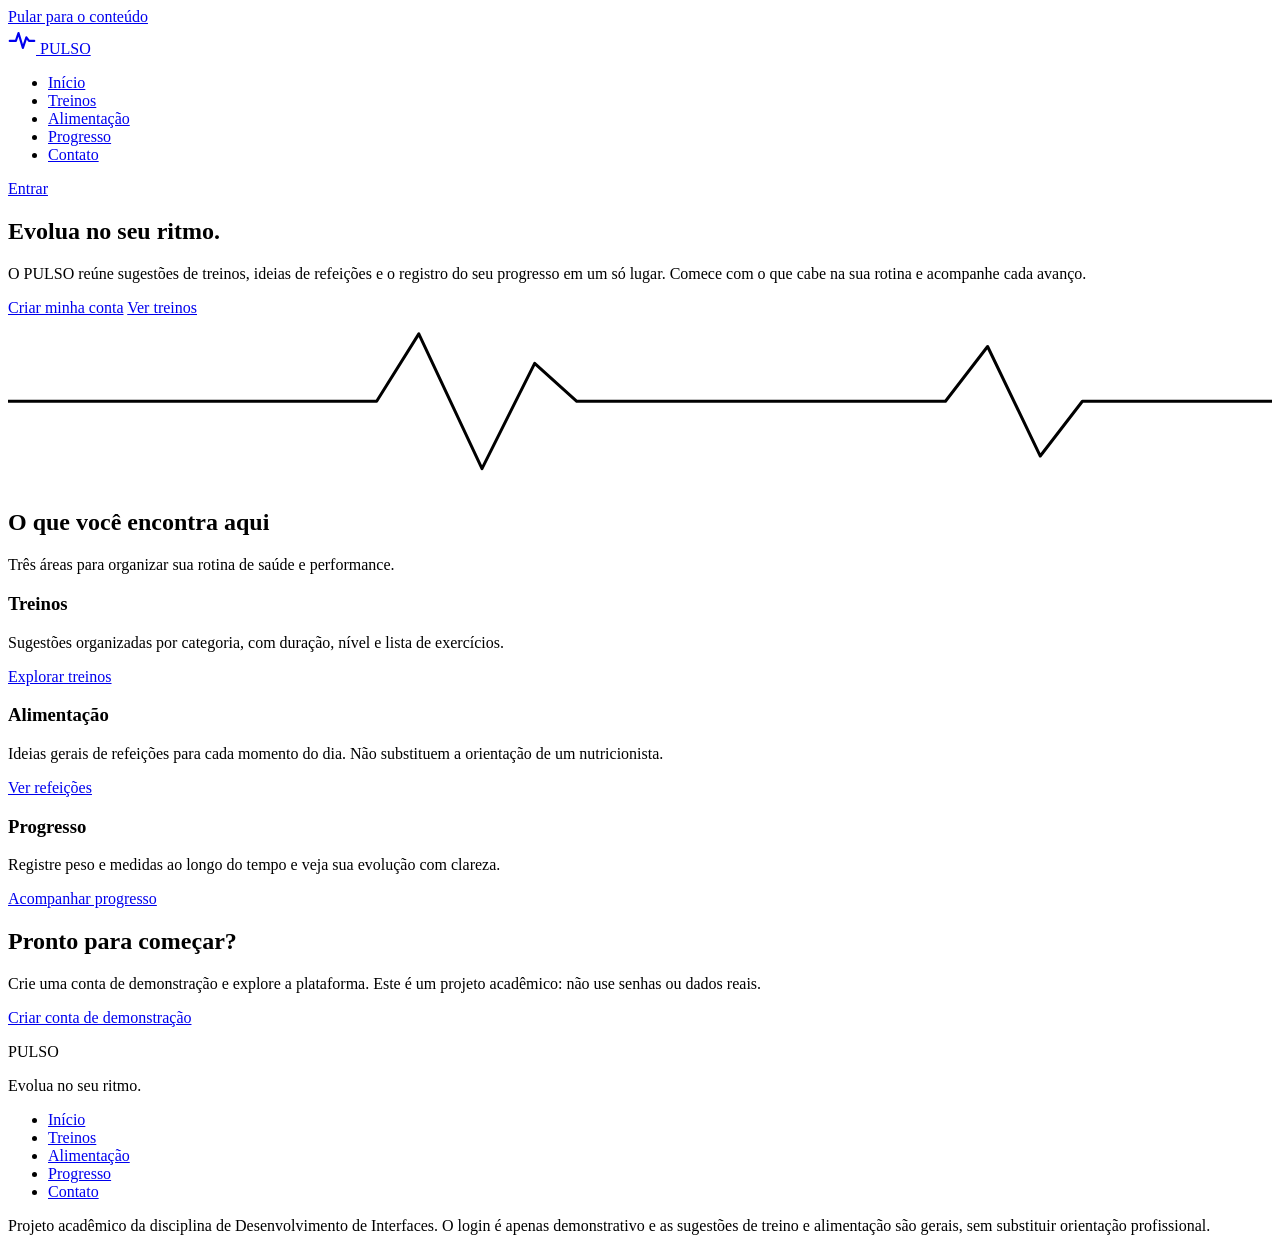
==== index.html @ 09532c50 "Update index.html" ====
<!DOCTYPE html>
<html lang="pt-BR">
<head>
  <meta charset="UTF-8">
  <meta name="viewport" content="width=device-width, initial-scale=1">
  <meta name="description" content="PULSO: plataforma fitness com treinos, alimentação e acompanhamento de progresso. Evolua no seu ritmo.">
  <title>PULSO | Evolua no seu ritmo</title>
  <link rel="stylesheet" href="style.css">
</head>
<body>

  <a class="skip-link" href="#conteudo">Pular para o conteúdo</a>

  <!-- CABEÇALHO  -->
  <header class="site-header">
    <div class="container header-inner">
      <a class="logo" href="index.html" aria-label="PULSO, página inicial">
        <svg class="logo-icon" viewBox="0 0 32 32" width="28" height="28" aria-hidden="true" focusable="false">
          <polyline points="2,17 9,17 12,8 17,25 21,13 24,17 30,17" fill="none" stroke="currentColor" stroke-width="2.5" stroke-linecap="round" stroke-linejoin="round"/>
        </svg>
        <span>PULSO</span>
      </a>

      <nav class="main-nav" aria-label="Navegação principal">
        <ul class="nav-list">
          <li><a href="index.html" aria-current="page">Início</a></li>
          <li><a href="treinos.html">Treinos</a></li>
          <li><a href="alimentacao.html">Alimentação</a></li>
          <li><a href="progresso.html">Progresso</a></li>
          <li><a href="contato.html">Contato</a></li>
        </ul>
      </nav>

      <a class="btn btn-primary btn-small" href="login.html">Entrar</a>
    </div>
  </header>

  <!-- CONTEÚDO PRINCIPAL -->
  <main id="conteudo">

    <!-- Apresentação -->
    <section class="hero" aria-labelledby="titulo-hero">
      <div class="container hero-inner">
        <h1 id="titulo-hero">Evolua no seu ritmo.</h1>
        <p class="hero-text">
          O PULSO reúne sugestões de treinos, ideias de refeições e o registro
          do seu progresso em um só lugar. Comece com o que cabe na sua rotina
          e acompanhe cada avanço.
        </p>
        <div class="hero-actions">
          <a class="btn btn-primary" href="login.html">Criar minha conta</a>
          <a class="btn btn-secondary" href="treinos.html">Ver treinos</a>
        </div>

        <!-- Ilustração decorativa: linha de batimento  -->
        <div class="pulse-line" aria-hidden="true">
          <svg viewBox="0 0 600 80" preserveAspectRatio="none" focusable="false">
            <polyline points="0,40 150,40 175,40 195,8 225,72 250,22 270,40 420,40 445,40 465,14 490,66 510,40 600,40" fill="none" stroke="currentColor" stroke-width="3" stroke-linecap="round" stroke-linejoin="round" vector-effect="non-scaling-stroke"/>
          </svg>
        </div>
      </div>
    </section>

    <!-- Áreas da plataforma -->
    <section class="section" aria-labelledby="titulo-areas">
      <div class="container">
        <h2 id="titulo-areas">O que você encontra aqui</h2>
        <p class="section-intro">Três áreas para organizar sua rotina de saúde e performance.</p>

        <div class="card-grid">
          <article class="card">
            <h3>Treinos</h3>
            <p>Sugestões organizadas por categoria, com duração, nível e lista de exercícios.</p>
            <a class="card-link" href="treinos.html">Explorar treinos</a>
          </article>

          <article class="card">
            <h3>Alimentação</h3>
            <p>Ideias gerais de refeições para cada momento do dia. Não substituem a orientação de um nutricionista.</p>
            <a class="card-link" href="alimentacao.html">Ver refeições</a>
          </article>

          <article class="card">
            <h3>Progresso</h3>
            <p>Registre peso e medidas ao longo do tempo e veja sua evolução com clareza.</p>
            <a class="card-link" href="progresso.html">Acompanhar progresso</a>
          </article>
        </div>
      </div>
    </section>

    <!-- Chamada para cadastro -->
    <section class="section" aria-labelledby="titulo-cta">
      <div class="container">
        <div class="cta-panel">
          <h2 id="titulo-cta">Pronto para começar?</h2>
          <p>
            Crie uma conta de demonstração e explore a plataforma.
            Este é um projeto acadêmico: não use senhas ou dados reais.
          </p>
          <a class="btn btn-primary" href="login.html">Criar conta de demonstração</a>
        </div>
      </div>
    </section>

  </main>

  <!-- RODAPÉ -->
  <footer class="site-footer">
    <div class="container footer-inner">
      <div class="footer-brand">
        <p class="footer-logo">PULSO</p>
        <p>Evolua no seu ritmo.</p>
      </div>

      <nav aria-label="Links do rodapé">
        <ul class="footer-links">
          <li><a href="index.html">Início</a></li>
          <li><a href="treinos.html">Treinos</a></li>
          <li><a href="alimentacao.html">Alimentação</a></li>
          <li><a href="progresso.html">Progresso</a></li>
          <li><a href="contato.html">Contato</a></li>
        </ul>
      </nav>

      <p class="footer-note">
        Projeto acadêmico da disciplina de Desenvolvimento de Interfaces.
        O login é apenas demonstrativo e as sugestões de treino e alimentação
        são gerais, sem substituir orientação profissional.
      </p>
    </div>
  </footer>

</body>
</html>
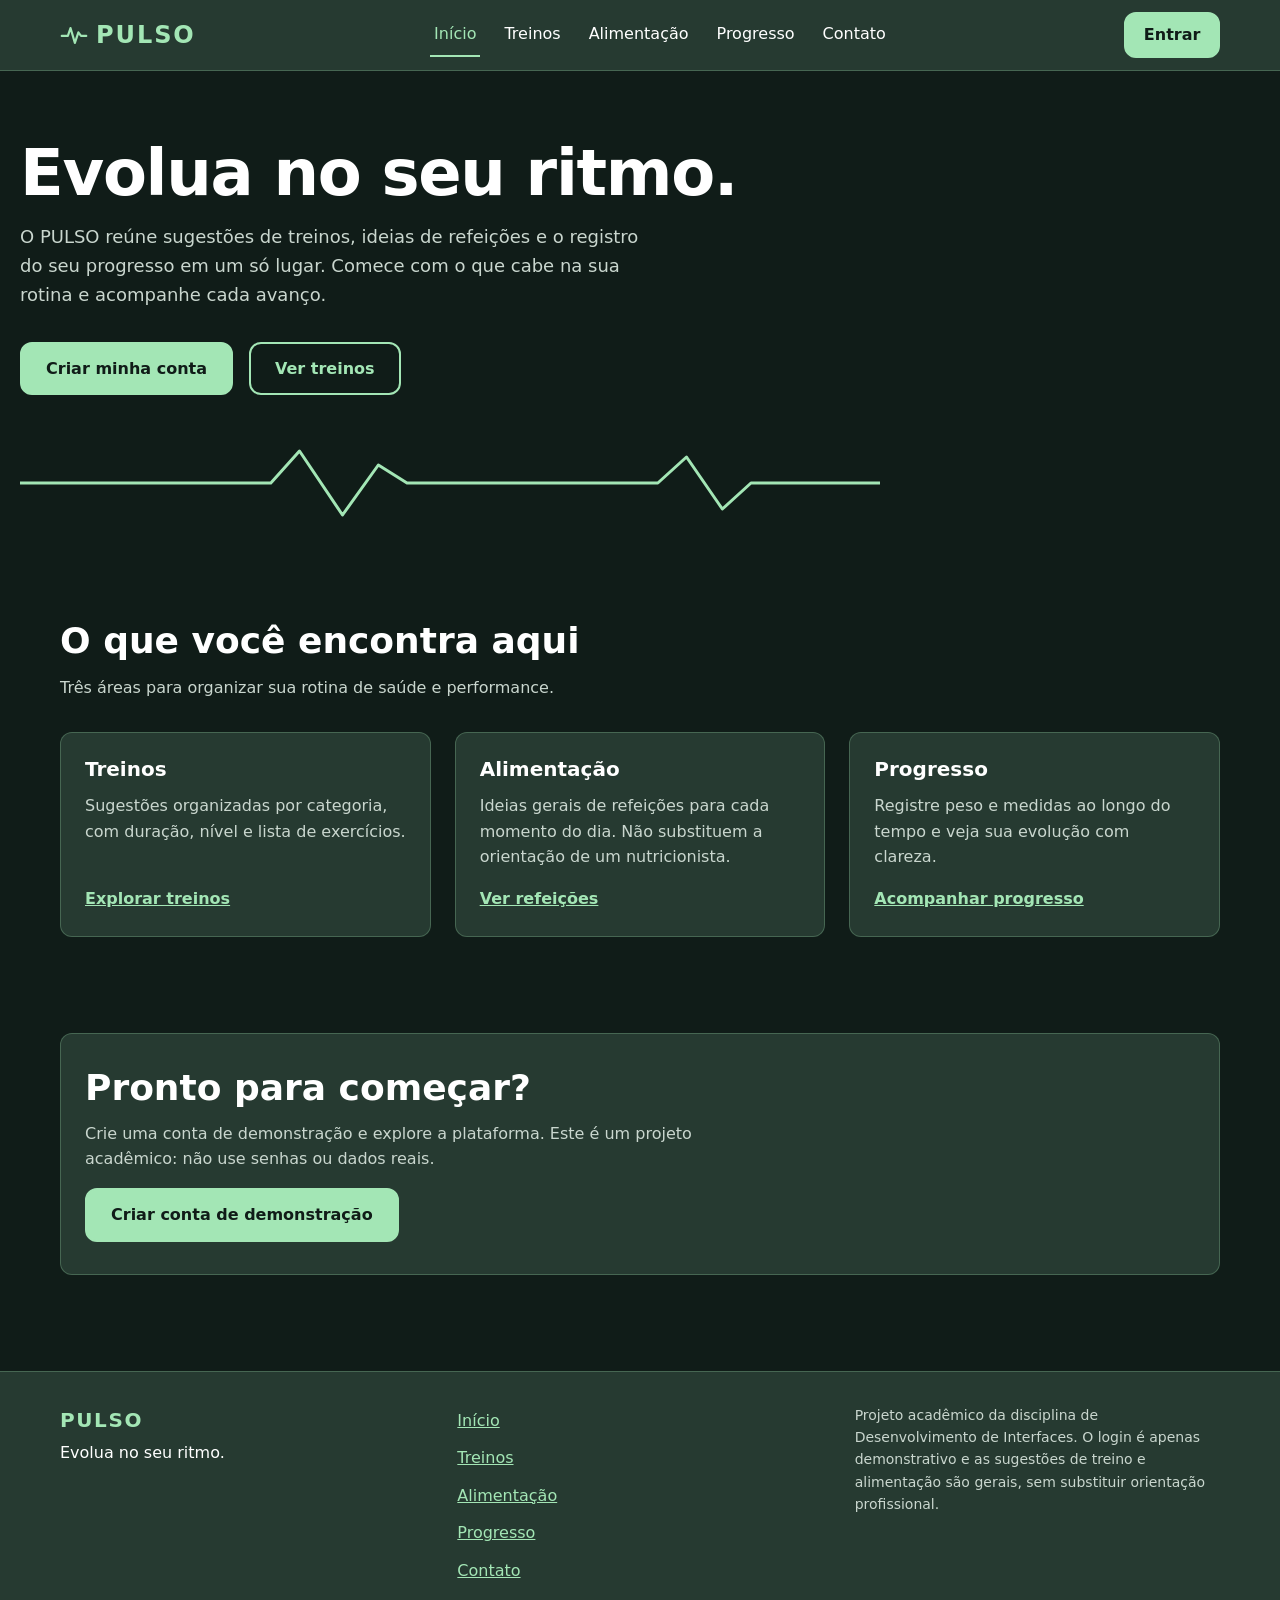
==== commit a1353d82: "Corrige caminho do arquivo CSS na página inicial" ====
--- a/index.html
+++ b/index.html
@@ -5,7 +5,7 @@
   <meta name="viewport" content="width=device-width, initial-scale=1">
   <meta name="description" content="PULSO: plataforma fitness com treinos, alimentação e acompanhamento de progresso. Evolua no seu ritmo.">
   <title>PULSO | Evolua no seu ritmo</title>
-  <link rel="stylesheet" href="style.css">
+  <link rel="stylesheet" href="assets/css/style.css">
 </head>
 <body>
 
--- a/assets/css/style.css
+++ b/assets/css/style.css
@@ -0,0 +1,218 @@
+
+
+/* 1. VARIÁVEIS */
+:root {
+  --cor-fundo: #101C18;
+  --cor-superficie: #263A31;
+  --cor-destaque: #A3E6B5;
+  --cor-texto: #FFFFFF;
+  --cor-texto-suave: #C9D6CE;     /* textos secundários, com bom contraste */
+  --cor-texto-botao: #101C18;     /* texto escuro sobre o botão verde */
+  --cor-borda: rgba(163, 230, 181, 0.25);
+
+  --raio: 12px;
+  --espaco: 1rem;
+  --largura-max: 1200px;
+  --transicao: 0.2s ease;
+}
+
+/* 2. RESET E BASE */
+*, *::before, *::after { box-sizing: border-box; }
+
+html { font-size: 100%; scroll-behavior: smooth; }
+
+body {
+  margin: 0;
+  min-height: 100vh;
+  display: flex;
+  flex-direction: column;
+  background: var(--cor-fundo);
+  color: var(--cor-texto);
+  font-family: system-ui, -apple-system, "Segoe UI", Roboto, Arial, sans-serif;
+  font-size: 1rem;
+  line-height: 1.6;
+}
+
+main { flex: 1; }
+
+h1, h2, h3 { line-height: 1.2; margin: 0 0 0.75rem; }
+h1 { font-size: clamp(2.25rem, 7vw, 4rem); font-weight: 800; letter-spacing: -0.02em; }
+h2 { font-size: clamp(1.5rem, 4vw, 2.25rem); font-weight: 700; }
+h3 { font-size: 1.25rem; font-weight: 700; }
+p  { margin: 0 0 1rem; }
+ul { margin: 0; padding: 0; list-style: none; }
+img, svg { max-width: 100%; }
+
+a { color: var(--cor-destaque); }
+
+/* Foco visível para navegação por teclado (nunca remover) */
+:focus-visible {
+  outline: 3px solid var(--cor-destaque);
+  outline-offset: 3px;
+  border-radius: 4px;
+}
+
+/* Link "Pular para o conteúdo": aparece só ao receber foco */
+.skip-link {
+  position: absolute;
+  left: 1rem;
+  top: -4rem;
+  padding: 0.5rem 1rem;
+  background: var(--cor-destaque);
+  color: var(--cor-texto-botao);
+  font-weight: 700;
+  border-radius: 8px;
+  z-index: 100;
+}
+.skip-link:focus { top: 1rem; }
+
+/* Respeita quem prefere menos movimento */
+@media (prefers-reduced-motion: reduce) {
+  html { scroll-behavior: auto; }
+  * { transition: none !important; }
+}
+
+/* 3. LAYOUT */
+.container {
+  width: 100%;
+  max-width: var(--largura-max);
+  margin-inline: auto;
+  padding-inline: 1.25rem;
+}
+
+.section { padding-block: 3rem; }
+.section-intro { color: var(--cor-texto-suave); max-width: 60ch; margin-bottom: 2rem; }
+
+/* 4. BOTÕES */
+.btn {
+  display: inline-block;
+  padding: 0.75rem 1.5rem;
+  min-height: 44px;               /* alvo de toque confortável */
+  border: 2px solid var(--cor-destaque);
+  border-radius: var(--raio);
+  font: inherit;
+  font-weight: 700;
+  text-align: center;
+  text-decoration: none;
+  cursor: pointer;
+  transition: background-color var(--transicao), color var(--transicao);
+}
+.btn-primary { background: var(--cor-destaque); color: var(--cor-texto-botao); }
+.btn-primary:hover { background: var(--cor-texto); border-color: var(--cor-texto); }
+.btn-secondary { background: transparent; color: var(--cor-destaque); }
+.btn-secondary:hover { background: var(--cor-destaque); color: var(--cor-texto-botao); }
+.btn-small { padding: 0.5rem 1.1rem; }
+
+/* 5. CABEÇALHO */
+.site-header {
+  background: var(--cor-superficie);
+  border-bottom: 1px solid var(--cor-borda);
+}
+
+.header-inner {
+  display: flex;
+  flex-wrap: wrap;                /* no celular, os itens quebram de linha */
+  align-items: center;
+  justify-content: space-between;
+  gap: 0.75rem 1.5rem;
+  padding-block: 0.75rem;
+}
+
+.logo {
+  display: inline-flex;
+  align-items: center;
+  gap: 0.5rem;
+  color: var(--cor-destaque);
+  font-size: 1.5rem;
+  font-weight: 800;
+  letter-spacing: 0.08em;
+  text-decoration: none;
+}
+
+.nav-list { display: flex; flex-wrap: wrap; gap: 0.25rem 1.25rem; }
+
+.nav-list a {
+  display: inline-block;
+  padding: 0.5rem 0.25rem;
+  color: var(--cor-texto);
+  text-decoration: none;
+  border-bottom: 2px solid transparent;
+}
+.nav-list a:hover { color: var(--cor-destaque); }
+.nav-list a[aria-current="page"] {
+  color: var(--cor-destaque);
+  border-bottom-color: var(--cor-destaque);   /* link da página atual */
+}
+
+/* 6. PÁGINA INICIAL */
+.hero { padding-block: 4rem 3rem; }
+.hero-inner { max-width: 900px; margin-inline: 0; }
+.hero-text {
+  max-width: 55ch;
+  margin-bottom: 2rem;
+  font-size: 1.125rem;
+  color: var(--cor-texto-suave);
+}
+.hero-actions { display: flex; flex-wrap: wrap; gap: 1rem; }
+
+/* Linha de batimento: elemento marcante da identidade */
+.pulse-line {
+  margin-top: 3rem;
+  height: 80px;
+  color: var(--cor-destaque);
+}
+.pulse-line svg { width: 100%; height: 100%; display: block; }
+
+.cta-panel {
+  background: var(--cor-superficie);
+  border: 1px solid var(--cor-borda);
+  border-radius: var(--raio);
+  padding: 2rem 1.5rem;
+}
+.cta-panel p { max-width: 60ch; color: var(--cor-texto-suave); }
+
+/* 7. CARDS */
+.card-grid {
+  display: grid;
+  grid-template-columns: repeat(auto-fit, minmax(250px, 1fr));
+  gap: 1.5rem;
+}
+
+.card {
+  display: flex;
+  flex-direction: column;
+  background: var(--cor-superficie);
+  border: 1px solid var(--cor-borda);
+  border-radius: var(--raio);
+  padding: 1.5rem;
+}
+.card p { color: var(--cor-texto-suave); flex: 1; }
+
+.card-link { font-weight: 700; }
+
+/* 8. RODAPÉ */
+.site-footer {
+  margin-top: 3rem;
+  background: var(--cor-superficie);
+  border-top: 1px solid var(--cor-borda);
+  padding-block: 2rem;
+}
+
+.footer-inner {
+  display: grid;
+  grid-template-columns: repeat(auto-fit, minmax(220px, 1fr));
+  gap: 1.5rem 2rem;
+}
+
+.footer-logo {
+  margin-bottom: 0.25rem;
+  color: var(--cor-destaque);
+  font-size: 1.25rem;
+  font-weight: 800;
+  letter-spacing: 0.08em;
+}
+
+.footer-links li + li { margin-top: 0.25rem; }
+.footer-links a { display: inline-block; padding: 0.25rem 0; }
+
+.footer-note { font-size: 0.875rem; color: var(--cor-texto-suave); margin: 0; }
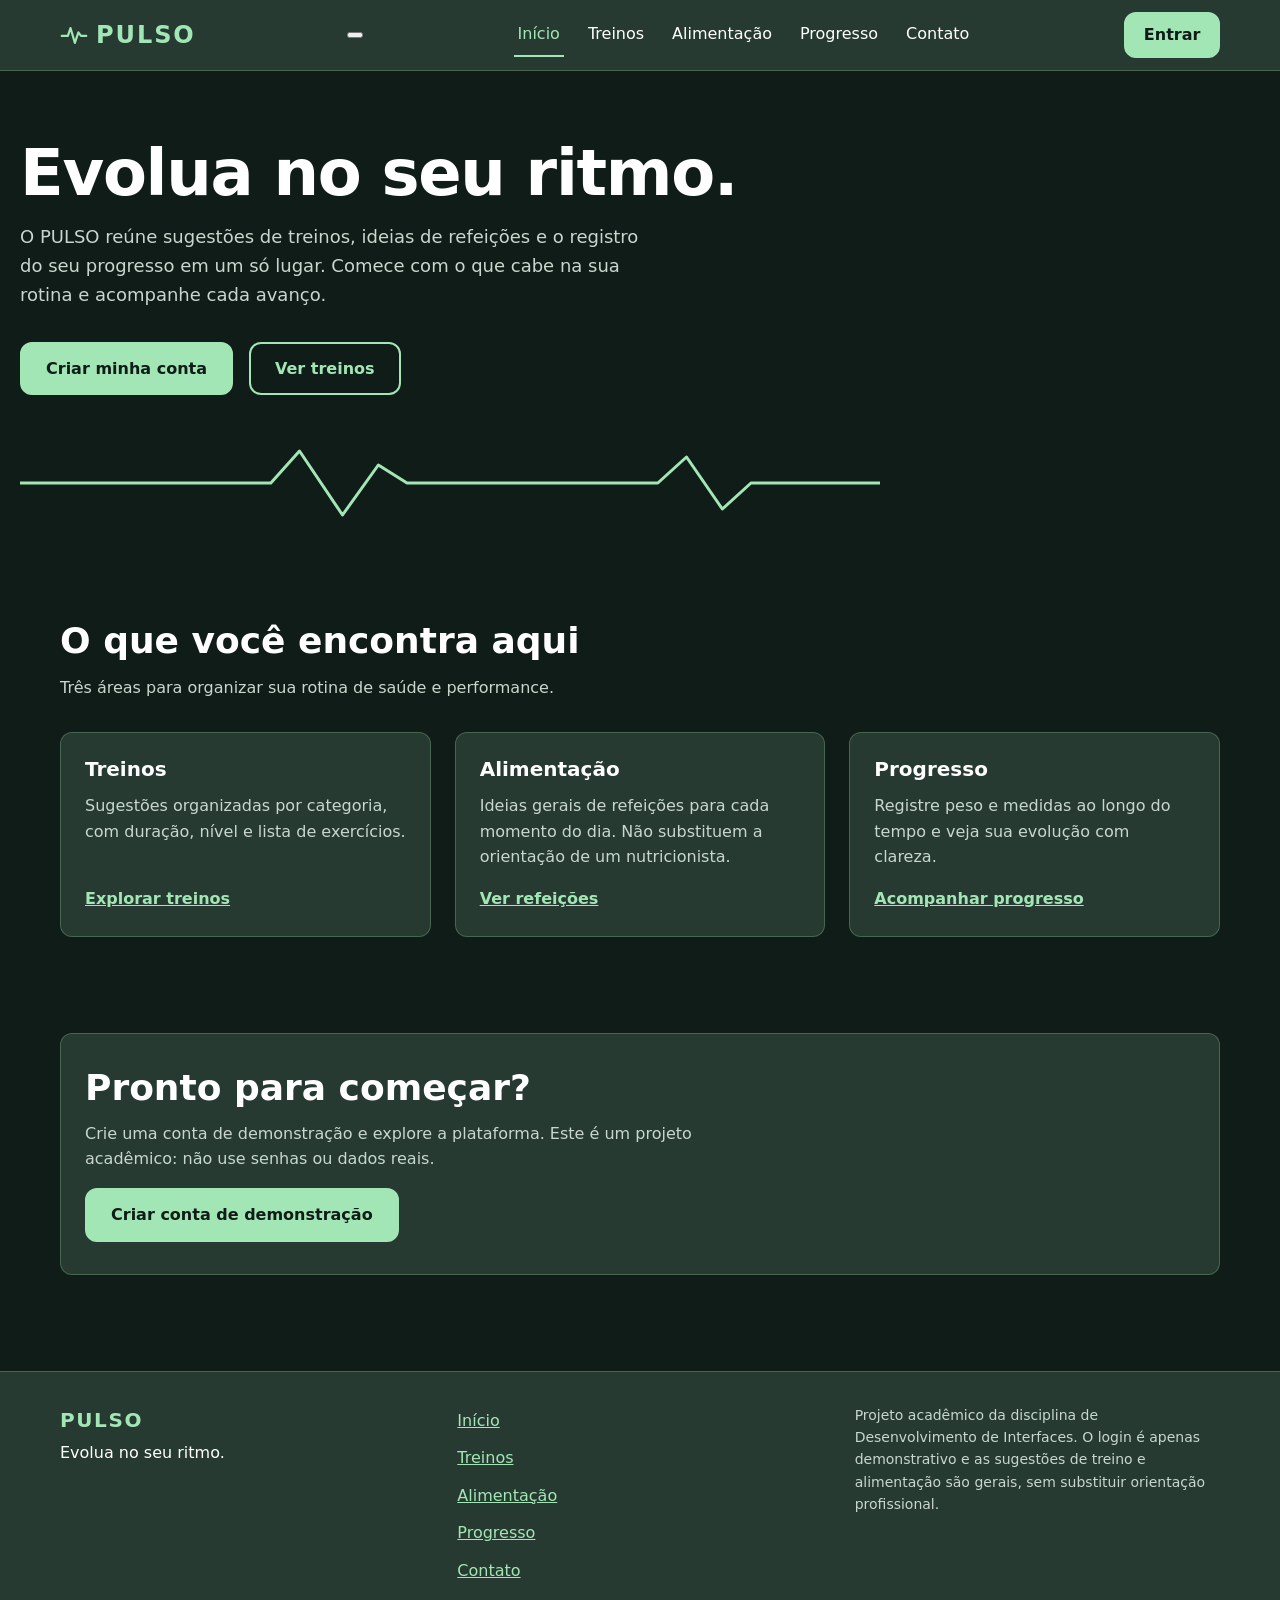
==== commit 54d4211f: "Etapa 3: atualiza estrutura da página inicial para menu responsivo" ====
--- a/index.html
+++ b/index.html
@@ -6,12 +6,14 @@
   <meta name="description" content="PULSO: plataforma fitness com treinos, alimentação e acompanhamento de progresso. Evolua no seu ritmo.">
   <title>PULSO | Evolua no seu ritmo</title>
   <link rel="stylesheet" href="assets/css/style.css">
+  <link rel="stylesheet" href="assets/css/responsive.css">
 </head>
 <body>
 
+  <!-- Link de acessibilidade: permite pular o menu com o teclado -->
   <a class="skip-link" href="#conteudo">Pular para o conteúdo</a>
 
-  <!-- CABEÇALHO  -->
+  <!-- CABEÇALHO -->
   <header class="site-header">
     <div class="container header-inner">
       <a class="logo" href="index.html" aria-label="PULSO, página inicial">
@@ -21,7 +23,12 @@
         <span>PULSO</span>
       </a>
 
-      <nav class="main-nav" aria-label="Navegação principal">
+      <!-- Botão do menu -->
+      <button class="nav-toggle" type="button" aria-expanded="false" aria-controls="menu-principal" aria-label="Abrir menu">
+        <span class="nav-toggle-bars" aria-hidden="true"></span>
+      </button>
+
+      <nav class="main-nav" id="menu-principal" aria-label="Navegação principal">
         <ul class="nav-list">
           <li><a href="index.html" aria-current="page">Início</a></li>
           <li><a href="treinos.html">Treinos</a></li>
@@ -31,7 +38,7 @@
         </ul>
       </nav>
 
-      <a class="btn btn-primary btn-small" href="login.html">Entrar</a>
+      <a class="btn btn-primary btn-small header-cta" href="login.html">Entrar</a>
     </div>
   </header>
 
@@ -52,7 +59,7 @@
           <a class="btn btn-secondary" href="treinos.html">Ver treinos</a>
         </div>
 
-        <!-- Ilustração decorativa: linha de batimento  -->
+        <!-- Ilustração decorativa: linha de batimento -->
         <div class="pulse-line" aria-hidden="true">
           <svg viewBox="0 0 600 80" preserveAspectRatio="none" focusable="false">
             <polyline points="0,40 150,40 175,40 195,8 225,72 250,22 270,40 420,40 445,40 465,14 490,66 510,40 600,40" fill="none" stroke="currentColor" stroke-width="3" stroke-linecap="round" stroke-linejoin="round" vector-effect="non-scaling-stroke"/>
@@ -131,5 +138,6 @@
     </div>
   </footer>
 
+  <script src="assets/js/main.js"></script>
 </body>
-</html>
+</html>
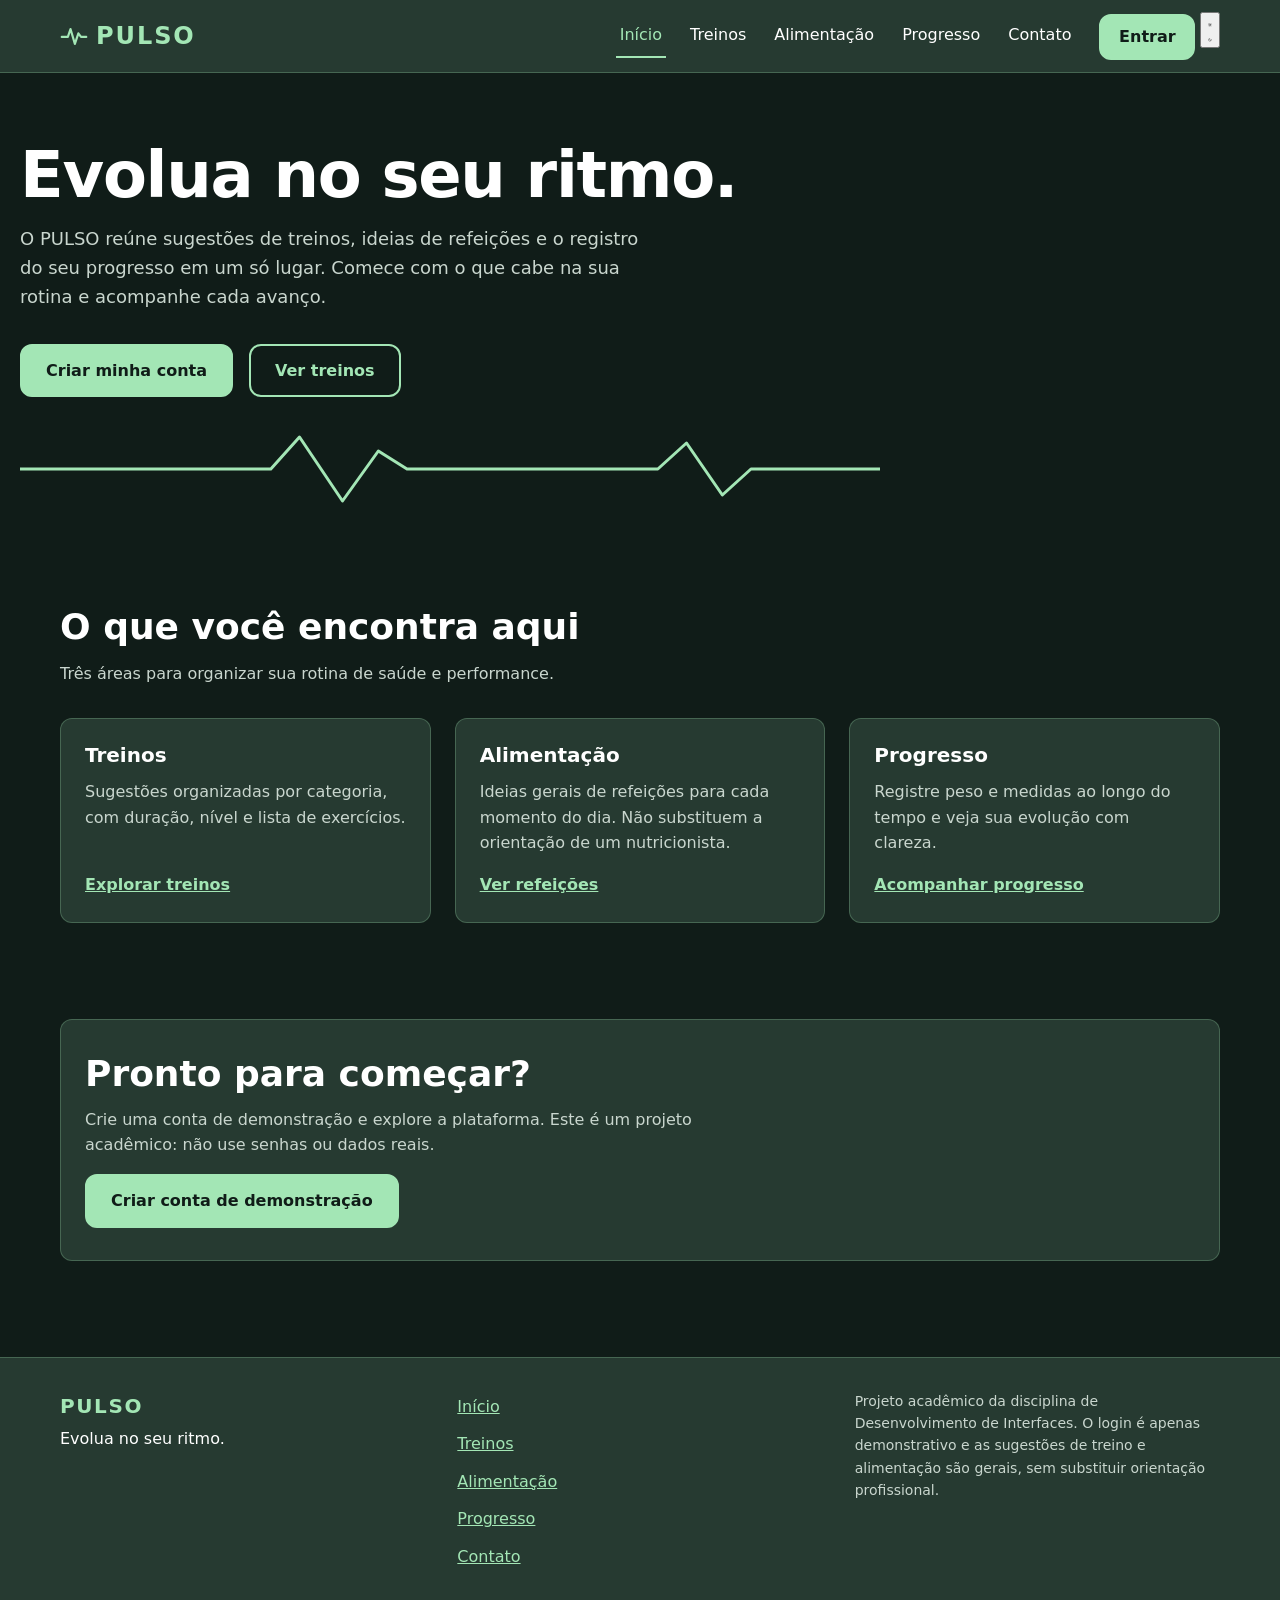
==== commit 7a2cb986: "Atualiza index.html para PULSO V2.0" ====
--- a/index.html
+++ b/index.html
@@ -7,9 +7,10 @@
   <title>PULSO | Evolua no seu ritmo</title>
   <link rel="stylesheet" href="assets/css/style.css">
   <link rel="stylesheet" href="assets/css/responsive.css">
+  <!-- No head de propósito: aplica o tema salvo antes da página aparecer (sem piscar o tema errado) -->
+  <script src="assets/js/main.js"></script>
 </head>
 <body>
-
   <!-- Link de acessibilidade: permite pular o menu com o teclado -->
   <a class="skip-link" href="#conteudo">Pular para o conteúdo</a>
 
@@ -23,7 +24,7 @@
         <span>PULSO</span>
       </a>
 
-      <!-- Botão do menu -->
+      <!-- Botão do menu (aparece só em telas pequenas) -->
       <button class="nav-toggle" type="button" aria-expanded="false" aria-controls="menu-principal" aria-label="Abrir menu">
         <span class="nav-toggle-bars" aria-hidden="true"></span>
       </button>
@@ -38,13 +39,19 @@
         </ul>
       </nav>
 
-      <a class="btn btn-primary btn-small header-cta" href="login.html">Entrar</a>
+      <div class="header-actions">
+        <a class="btn btn-primary btn-small header-cta" href="login.html">Entrar</a>
+        <!-- O rótulo do botão de tema é atualizado pelo main.js -->
+        <button class="theme-toggle" type="button" aria-label="Ativar modo claro" title="Ativar modo claro">
+          <svg class="icon-sun" viewBox="0 0 24 24" fill="none" stroke="currentColor" stroke-width="2" stroke-linecap="round" stroke-linejoin="round" aria-hidden="true" focusable="false"><circle cx="12" cy="12" r="4"/><path d="M12 2v2M12 20v2M4.9 4.9l1.4 1.4M17.7 17.7l1.4 1.4M2 12h2M20 12h2M4.9 19.1l1.4-1.4M17.7 6.3l1.4-1.4"/></svg>
+          <svg class="icon-moon" viewBox="0 0 24 24" fill="none" stroke="currentColor" stroke-width="2" stroke-linecap="round" stroke-linejoin="round" aria-hidden="true" focusable="false"><path d="M21 12.8A9 9 0 1 1 11.2 3a7 7 0 0 0 9.8 9.8z"/></svg>
+        </button>
+      </div>
     </div>
   </header>
 
   <!-- CONTEÚDO PRINCIPAL -->
   <main id="conteudo">
-
     <!-- Apresentação -->
     <section class="hero" aria-labelledby="titulo-hero">
       <div class="container hero-inner">
@@ -109,7 +116,6 @@
         </div>
       </div>
     </section>
-
   </main>
 
   <!-- RODAPÉ -->
@@ -137,7 +143,5 @@
       </p>
     </div>
   </footer>
-
-  <script src="assets/js/main.js"></script>
 </body>
 </html>
--- a/assets/css/style.css
+++ b/assets/css/style.css
@@ -1,13 +1,11 @@
-
-
 /* 1. VARIÁVEIS */
 :root {
   --cor-fundo: #101C18;
   --cor-superficie: #263A31;
   --cor-destaque: #A3E6B5;
   --cor-texto: #FFFFFF;
-  --cor-texto-suave: #C9D6CE;     /* textos secundários, com bom contraste */
-  --cor-texto-botao: #101C18;     /* texto escuro sobre o botão verde */
+  --cor-texto-suave: #C9D6CE; /* textos secundários, com bom contraste */
+  --cor-texto-botao: #101C18; /* texto escuro sobre o botão verde */
   --cor-borda: rgba(163, 230, 181, 0.25);
 
   --raio: 12px;
@@ -39,7 +37,7 @@
 h1 { font-size: clamp(2.25rem, 7vw, 4rem); font-weight: 800; letter-spacing: -0.02em; }
 h2 { font-size: clamp(1.5rem, 4vw, 2.25rem); font-weight: 700; }
 h3 { font-size: 1.25rem; font-weight: 700; }
-p  { margin: 0 0 1rem; }
+p { margin: 0 0 1rem; }
 ul { margin: 0; padding: 0; list-style: none; }
 img, svg { max-width: 100%; }
 
@@ -87,7 +85,7 @@
 .btn {
   display: inline-block;
   padding: 0.75rem 1.5rem;
-  min-height: 44px;               /* alvo de toque confortável */
+  min-height: 44px;
   border: 2px solid var(--cor-destaque);
   border-radius: var(--raio);
   font: inherit;
@@ -111,7 +109,7 @@
 
 .header-inner {
   display: flex;
-  flex-wrap: wrap;                /* no celular, os itens quebram de linha */
+  flex-wrap: wrap;
   align-items: center;
   justify-content: space-between;
   gap: 0.75rem 1.5rem;
@@ -141,8 +139,45 @@
 .nav-list a:hover { color: var(--cor-destaque); }
 .nav-list a[aria-current="page"] {
   color: var(--cor-destaque);
-  border-bottom-color: var(--cor-destaque);   /* link da página atual */
-}
+  border-bottom-color: var(--cor-destaque); /* link da página atual */
+}
+
+/* Botão hambúrguer: escondido por padrão; responsive.css o mostra no celular */
+.nav-toggle {
+  display: none;
+  align-items: center;
+  justify-content: center;
+  width: 44px;
+  height: 44px;
+  padding: 0;
+  background: transparent;
+  color: var(--cor-destaque);
+  border: 2px solid var(--cor-destaque);
+  border-radius: var(--raio);
+  cursor: pointer;
+}
+.nav-toggle:hover { background: var(--cor-destaque); color: var(--cor-texto-botao); }
+
+/* Ícone de três linhas desenhado com CSS */
+.nav-toggle-bars,
+.nav-toggle-bars::before,
+.nav-toggle-bars::after {
+  display: block;
+  width: 20px;
+  height: 2px;
+  background: currentColor;
+  border-radius: 2px;
+}
+.nav-toggle-bars { position: relative; }
+.nav-toggle-bars::before,
+.nav-toggle-bars::after { content: ""; position: absolute; left: 0; }
+.nav-toggle-bars::before { top: -6px; }
+.nav-toggle-bars::after { top: 6px; }
+
+/* Menu aberto: o ícone vira um X */
+.nav-toggle[aria-expanded="true"] .nav-toggle-bars { background: transparent; }
+.nav-toggle[aria-expanded="true"] .nav-toggle-bars::before { top: 0; transform: rotate(45deg); }
+.nav-toggle[aria-expanded="true"] .nav-toggle-bars::after { top: 0; transform: rotate(-45deg); }
 
 /* 6. PÁGINA INICIAL */
 .hero { padding-block: 4rem 3rem; }
--- a/assets/css/responsive.css
+++ b/assets/css/responsive.css
@@ -0,0 +1,94 @@
+/* 1. CELULAR (base: 320px a 479px) */
+body { overflow-wrap: break-word; } /* evita texto estourando a tela */
+
+.header-inner { gap: 0.5rem 0.75rem; }
+.logo { font-size: 1.25rem; margin-right: auto; }
+
+.hero { padding-block: 2.5rem 2rem; }
+.hero-actions { flex-direction: column; }
+.hero-actions .btn { width: 100%; }
+.pulse-line { margin-top: 2rem; height: 56px; }
+
+.section { padding-block: 2.5rem; }
+.card-grid { grid-template-columns: 1fr; }
+
+.cta-panel { padding: 1.5rem 1.25rem; }
+.cta-panel .btn { width: 100%; }
+
+.site-footer { margin-top: 2rem; }
+.footer-inner { grid-template-columns: 1fr; }
+.footer-links a { display: inline-flex; align-items: center; min-height: 44px; }
+
+/* 2. MENU HAMBÚRGUER (somente até 767px) */
+@media (max-width: 767px) {
+  /* Ordem visual: logo | Entrar | botão do menu, e a lista abaixo */
+  .logo { order: 1; }
+  .header-cta { order: 2; }
+  .js .nav-toggle {
+    order: 3;
+    display: inline-flex;
+  }
+  .main-nav { order: 4; flex-basis: 100%; }
+
+  /* Só esconde o menu se o JavaScript estiver ativo (classe "js").
+     Sem JavaScript, os links continuam visíveis. */
+  .js .main-nav { display: none; }
+  .js .main-nav.is-open { display: block; }
+
+  .nav-list {
+    flex-direction: column;
+    gap: 0;
+    padding-top: 0.5rem;
+    border-top: 1px solid var(--cor-borda);
+  }
+  .nav-list a {
+    display: flex;
+    align-items: center;
+    min-height: 44px;
+    padding: 0.5rem 0.75rem;
+    border-bottom: 0;
+    border-left: 3px solid transparent;
+  }
+  .nav-list a[aria-current="page"] { border-left-color: var(--cor-destaque); }
+}
+
+/* 3. A PARTIR DE 480px (celulares grandes) */
+@media (min-width: 480px) {
+  .logo { font-size: 1.5rem; }
+  .hero { padding-block: 3rem 2.5rem; }
+  .hero-actions { flex-direction: row; }
+  .hero-actions .btn,
+  .cta-panel .btn { width: auto; }
+  .cta-panel { padding: 2rem 1.5rem; }
+}
+
+/* 4. A PARTIR DE 768px */
+@media (min-width: 768px) {
+  .header-inner { gap: 0.75rem 1.5rem; }
+
+  /* Menu horizontal volta a aparecer; o botão fica escondido */
+  .nav-toggle { display: none; }
+
+  .hero { padding-block: 4rem 3rem; }
+  .pulse-line { height: 70px; max-width: 720px; }
+  .section { padding-block: 3rem; }
+
+  .card-grid { grid-template-columns: repeat(2, 1fr); }
+  .card-grid .card:last-child { grid-column: 1 / -1; } /* 3º card ocupa a largura toda */
+
+  .site-footer { margin-top: 3rem; }
+  .footer-inner { grid-template-columns: repeat(2, 1fr); }
+  .footer-note { grid-column: 1 / -1; }
+}
+
+/* 5. A PARTIR DE 1024px */
+@media (min-width: 1024px) {
+  .pulse-line { height: 80px; max-width: none; }
+
+  .card-grid { grid-template-columns: repeat(3, 1fr); }
+  .card-grid .card:last-child { grid-column: auto; }
+
+  .footer-inner { grid-template-columns: repeat(3, 1fr); }
+  .footer-note { grid-column: auto; }
+  .footer-links a { display: inline-block; min-height: 0; }
+}
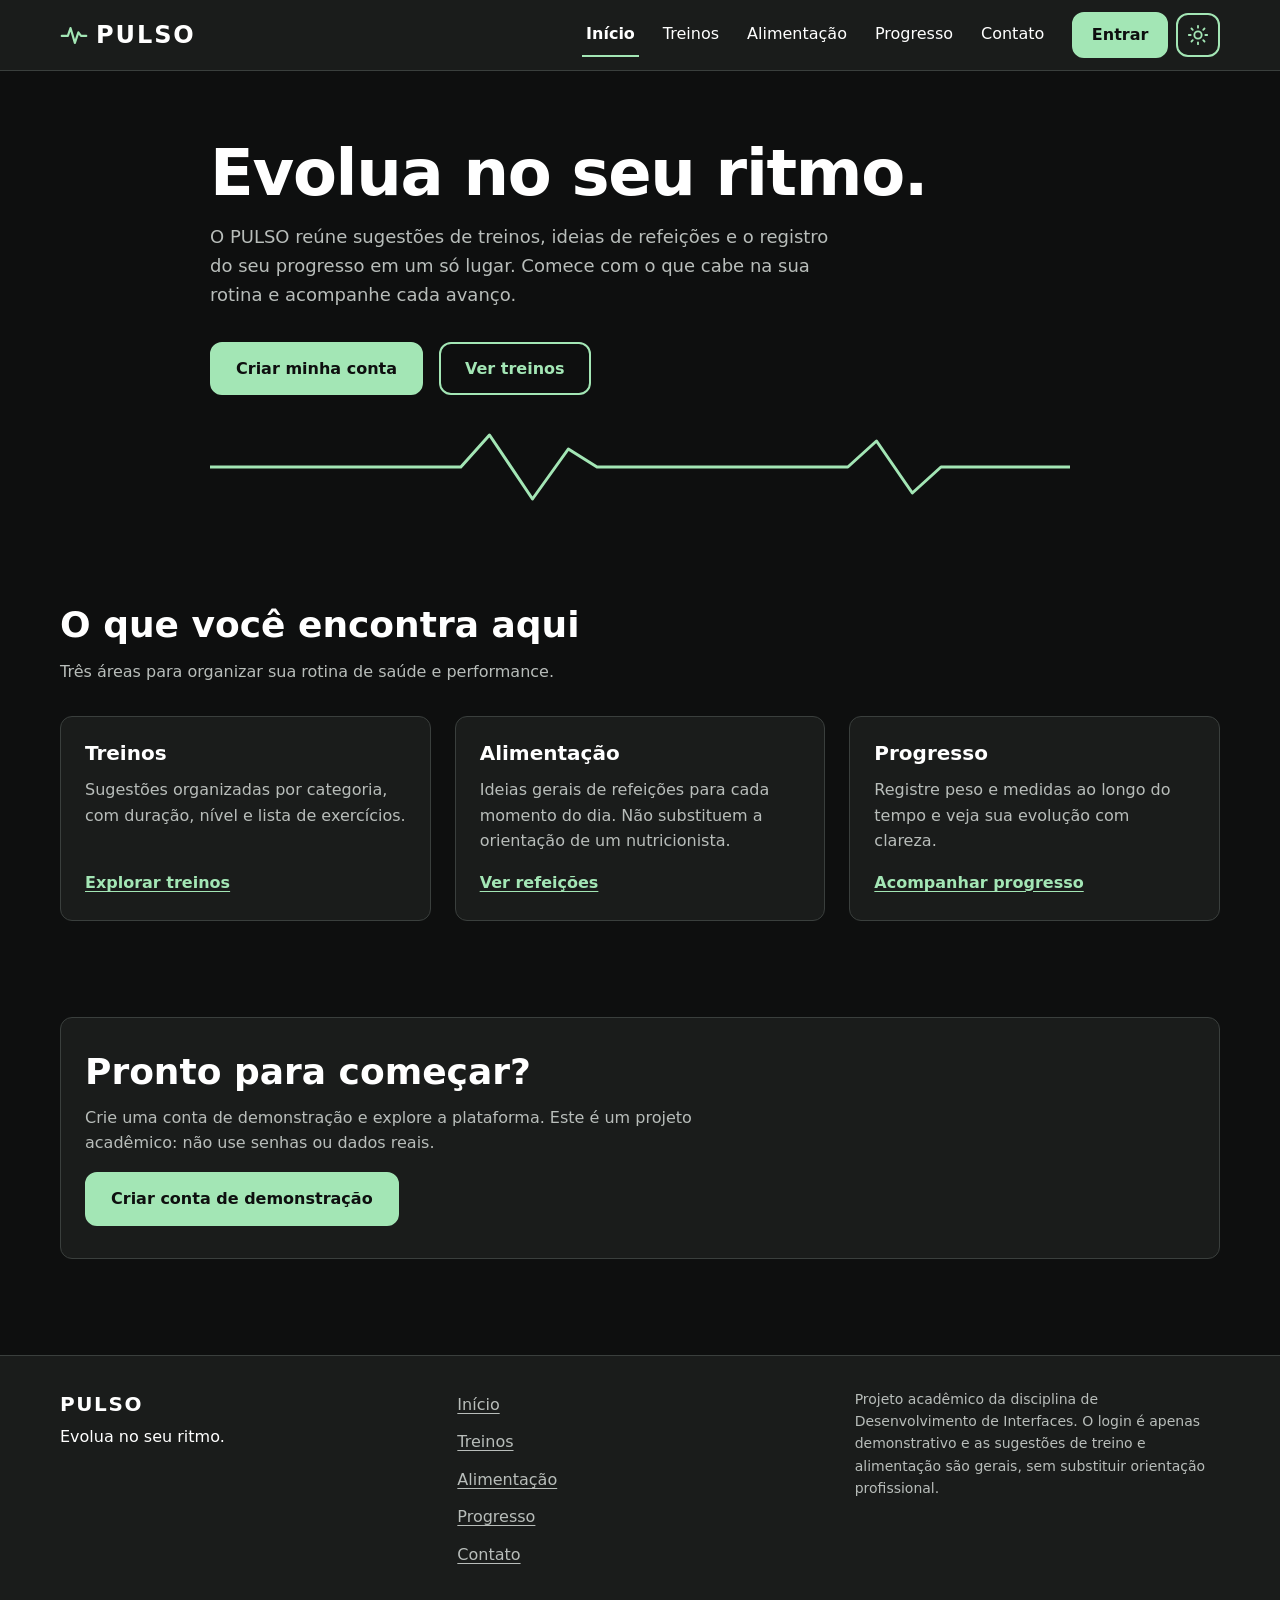
==== commit d1b9f200: "Atualiza referências dos arquivos da V2.0 para evitar cache" ====
--- a/index.html
+++ b/index.html
@@ -5,10 +5,10 @@
   <meta name="viewport" content="width=device-width, initial-scale=1">
   <meta name="description" content="PULSO: plataforma fitness com treinos, alimentação e acompanhamento de progresso. Evolua no seu ritmo.">
   <title>PULSO | Evolua no seu ritmo</title>
-  <link rel="stylesheet" href="assets/css/style.css">
-  <link rel="stylesheet" href="assets/css/responsive.css">
+  <link rel="stylesheet" href="assets/css/style.css?v=2.0.1">
+  <link rel="stylesheet" href="assets/css/responsive.css?v=2.0.1">
   <!-- No head de propósito: aplica o tema salvo antes da página aparecer (sem piscar o tema errado) -->
-  <script src="assets/js/main.js"></script>
+  <script src="assets/js/main.js?v=2.0.1"></script>
 </head>
 <body>
   <!-- Link de acessibilidade: permite pular o menu com o teclado -->
--- a/assets/css/style.css
+++ b/assets/css/style.css
@@ -1,12 +1,13 @@
-/* 1. VARIÁVEIS */
 :root {
-  --cor-fundo: #101C18;
-  --cor-superficie: #263A31;
+  color-scheme: dark;
+  --cor-fundo: #0E0F0F;
+  --cor-superficie: #1A1C1B;
+  --cor-borda: #3A3F3D;
+  --cor-texto: #FFFFFF;
+  --cor-texto-suave: #B8BDBA;
   --cor-destaque: #A3E6B5;
-  --cor-texto: #FFFFFF;
-  --cor-texto-suave: #C9D6CE; /* textos secundários, com bom contraste */
-  --cor-texto-botao: #101C18; /* texto escuro sobre o botão verde */
-  --cor-borda: rgba(163, 230, 181, 0.25);
+  --cor-texto-botao: #0E0F0F;
+  --cor-botao-hover: #FFFFFF;
 
   --raio: 12px;
   --espaco: 1rem;
@@ -14,7 +15,20 @@
   --transicao: 0.2s ease;
 }
 
-/* 2. RESET E BASE */
+/* Tema claro */
+[data-theme="light"] {
+  color-scheme: light;
+  --cor-fundo: #F5F6F5;
+  --cor-superficie: #FFFFFF;
+  --cor-borda: #D0D4D2;
+  --cor-texto: #161918;
+  --cor-texto-suave: #4A504D;
+  --cor-destaque: #1E6B3A;
+  --cor-texto-botao: #FFFFFF;
+  --cor-botao-hover: #14502B;
+}
+
+/* RESET E BASE */
 *, *::before, *::after { box-sizing: border-box; }
 
 html { font-size: 100%; scroll-behavior: smooth; }
@@ -43,14 +57,14 @@
 
 a { color: var(--cor-destaque); }
 
-/* Foco visível para navegação por teclado (nunca remover) */
+/* Foco visível para navegação por teclado */
 :focus-visible {
   outline: 3px solid var(--cor-destaque);
   outline-offset: 3px;
   border-radius: 4px;
 }
 
-/* Link "Pular para o conteúdo": aparece só ao receber foco */
+/* Link para pular o menu */
 .skip-link {
   position: absolute;
   left: 1rem;
@@ -70,7 +84,7 @@
   * { transition: none !important; }
 }
 
-/* 3. LAYOUT */
+/* LAYOUT */
 .container {
   width: 100%;
   max-width: var(--largura-max);
@@ -81,7 +95,7 @@
 .section { padding-block: 3rem; }
 .section-intro { color: var(--cor-texto-suave); max-width: 60ch; margin-bottom: 2rem; }
 
-/* 4. BOTÕES */
+/* BOTÕES */
 .btn {
   display: inline-block;
   padding: 0.75rem 1.5rem;
@@ -96,12 +110,12 @@
   transition: background-color var(--transicao), color var(--transicao);
 }
 .btn-primary { background: var(--cor-destaque); color: var(--cor-texto-botao); }
-.btn-primary:hover { background: var(--cor-texto); border-color: var(--cor-texto); }
+.btn-primary:hover { background: var(--cor-botao-hover); border-color: var(--cor-botao-hover); }
 .btn-secondary { background: transparent; color: var(--cor-destaque); }
 .btn-secondary:hover { background: var(--cor-destaque); color: var(--cor-texto-botao); }
 .btn-small { padding: 0.5rem 1.1rem; }
 
-/* 5. CABEÇALHO */
+/* CABEÇALHO */
 .site-header {
   background: var(--cor-superficie);
   border-bottom: 1px solid var(--cor-borda);
@@ -120,13 +134,15 @@
   display: inline-flex;
   align-items: center;
   gap: 0.5rem;
-  color: var(--cor-destaque);
+  color: var(--cor-texto);
   font-size: 1.5rem;
   font-weight: 800;
   letter-spacing: 0.08em;
   text-decoration: none;
 }
 
+.logo-icon { color: var(--cor-destaque); }
+
 .nav-list { display: flex; flex-wrap: wrap; gap: 0.25rem 1.25rem; }
 
 .nav-list a {
@@ -138,12 +154,13 @@
 }
 .nav-list a:hover { color: var(--cor-destaque); }
 .nav-list a[aria-current="page"] {
-  color: var(--cor-destaque);
-  border-bottom-color: var(--cor-destaque); /* link da página atual */
-}
-
-/* Botão hambúrguer: escondido por padrão; responsive.css o mostra no celular */
-.nav-toggle {
+  border-bottom-color: var(--cor-destaque);
+  font-weight: 700;
+}
+
+/* Botões do menu e do tema */
+.nav-toggle,
+.theme-toggle {
   display: none;
   align-items: center;
   justify-content: center;
@@ -156,9 +173,10 @@
   border-radius: var(--raio);
   cursor: pointer;
 }
-.nav-toggle:hover { background: var(--cor-destaque); color: var(--cor-texto-botao); }
-
-/* Ícone de três linhas desenhado com CSS */
+.nav-toggle:hover,
+.theme-toggle:hover { background: var(--cor-destaque); color: var(--cor-texto-botao); }
+
+/* Ícone de três linhas do menu */
 .nav-toggle-bars,
 .nav-toggle-bars::before,
 .nav-toggle-bars::after {
@@ -179,9 +197,21 @@
 .nav-toggle[aria-expanded="true"] .nav-toggle-bars::before { top: 0; transform: rotate(45deg); }
 .nav-toggle[aria-expanded="true"] .nav-toggle-bars::after { top: 0; transform: rotate(-45deg); }
 
-/* 6. PÁGINA INICIAL */
+/* Botão de tema */
+.js .theme-toggle { display: inline-flex; }
+.theme-toggle svg { display: block; width: 22px; height: 22px; }
+.theme-toggle .icon-moon { display: none; }
+[data-theme="light"] .theme-toggle .icon-sun { display: none; }
+[data-theme="light"] .theme-toggle .icon-moon { display: block; }
+
+.header-actions { display: flex; align-items: center; gap: 0.5rem; }
+
+/* PÁGINA INICIAL */
 .hero { padding-block: 4rem 3rem; }
-.hero-inner { max-width: 900px; margin-inline: 0; }
+.hero-inner {
+  max-width: 900px;
+  margin-inline: auto;
+}
 .hero-text {
   max-width: 55ch;
   margin-bottom: 2rem;
@@ -190,7 +220,6 @@
 }
 .hero-actions { display: flex; flex-wrap: wrap; gap: 1rem; }
 
-/* Linha de batimento: elemento marcante da identidade */
 .pulse-line {
   margin-top: 3rem;
   height: 80px;
@@ -206,7 +235,7 @@
 }
 .cta-panel p { max-width: 60ch; color: var(--cor-texto-suave); }
 
-/* 7. CARDS */
+/* CARDS */
 .card-grid {
   display: grid;
   grid-template-columns: repeat(auto-fit, minmax(250px, 1fr));
@@ -223,9 +252,9 @@
 }
 .card p { color: var(--cor-texto-suave); flex: 1; }
 
-.card-link { font-weight: 700; }
-
-/* 8. RODAPÉ */
+.card-link { font-weight: 700; text-decoration: underline; text-underline-offset: 3px; }
+
+/* RODAPÉ */
 .site-footer {
   margin-top: 3rem;
   background: var(--cor-superficie);
@@ -241,13 +270,20 @@
 
 .footer-logo {
   margin-bottom: 0.25rem;
-  color: var(--cor-destaque);
+  color: var(--cor-texto);
   font-size: 1.25rem;
   font-weight: 800;
   letter-spacing: 0.08em;
 }
 
 .footer-links li + li { margin-top: 0.25rem; }
-.footer-links a { display: inline-block; padding: 0.25rem 0; }
-
-.footer-note { font-size: 0.875rem; color: var(--cor-texto-suave); margin: 0; }
+.footer-links a {
+  display: inline-block;
+  padding: 0.25rem 0;
+  color: var(--cor-texto-suave);
+  text-decoration: underline;
+  text-underline-offset: 3px;
+}
+.footer-links a:hover { color: var(--cor-texto); }
+
+.footer-note { font-size: 0.875rem; color: var(--cor-texto-suave); margin: 0; }
--- a/assets/css/responsive.css
+++ b/assets/css/responsive.css
@@ -1,7 +1,9 @@
 /* 1. CELULAR (base: 320px a 479px) */
-body { overflow-wrap: break-word; } /* evita texto estourando a tela */
+body { overflow-wrap: break-word; }
 
+.container { padding-inline: 1rem; }
 .header-inner { gap: 0.5rem 0.75rem; }
+.header-actions .btn-small { padding-inline: 0.85rem; }
 .logo { font-size: 1.25rem; margin-right: auto; }
 
 .hero { padding-block: 2.5rem 2rem; }
@@ -21,17 +23,13 @@
 
 /* 2. MENU HAMBÚRGUER (somente até 767px) */
 @media (max-width: 767px) {
-  /* Ordem visual: logo | Entrar | botão do menu, e a lista abaixo */
+  /* Ordem visual: logo | Entrar + tema | botão do menu, e a lista abaixo */
   .logo { order: 1; }
-  .header-cta { order: 2; }
-  .js .nav-toggle {
-    order: 3;
-    display: inline-flex;
-  }
+  .header-actions { order: 2; }
+  .js .nav-toggle { order: 3; display: inline-flex; }
   .main-nav { order: 4; flex-basis: 100%; }
 
-  /* Só esconde o menu se o JavaScript estiver ativo (classe "js").
-     Sem JavaScript, os links continuam visíveis. */
+  /* Sem JavaScript, os links continuam visíveis */
   .js .main-nav { display: none; }
   .js .main-nav.is-open { display: block; }
 
@@ -52,8 +50,15 @@
   .nav-list a[aria-current="page"] { border-left-color: var(--cor-destaque); }
 }
 
-/* 3. A PARTIR DE 480px (celulares grandes) */
+/* Telas muito estreitas (até 359px) */
+@media (max-width: 359px) {
+  .logo-icon { display: none; }
+}
+
+/* 3. A PARTIR DE 480px */
 @media (min-width: 480px) {
+  .container { padding-inline: 1.25rem; }
+  .header-actions .btn-small { padding-inline: 1.1rem; }
   .logo { font-size: 1.5rem; }
   .hero { padding-block: 3rem 2.5rem; }
   .hero-actions { flex-direction: row; }
@@ -62,11 +67,9 @@
   .cta-panel { padding: 2rem 1.5rem; }
 }
 
-/* 4. A PARTIR DE 768px */
+/* 4. A PARTIR DE 768px (tablets) */
 @media (min-width: 768px) {
   .header-inner { gap: 0.75rem 1.5rem; }
-
-  /* Menu horizontal volta a aparecer; o botão fica escondido */
   .nav-toggle { display: none; }
 
   .hero { padding-block: 4rem 3rem; }
@@ -74,14 +77,14 @@
   .section { padding-block: 3rem; }
 
   .card-grid { grid-template-columns: repeat(2, 1fr); }
-  .card-grid .card:last-child { grid-column: 1 / -1; } /* 3º card ocupa a largura toda */
+  .card-grid .card:last-child { grid-column: 1 / -1; }
 
   .site-footer { margin-top: 3rem; }
   .footer-inner { grid-template-columns: repeat(2, 1fr); }
   .footer-note { grid-column: 1 / -1; }
 }
 
-/* 5. A PARTIR DE 1024px */
+/* 5. A PARTIR DE 1024px (desktop) */
 @media (min-width: 1024px) {
   .pulse-line { height: 80px; max-width: none; }
 
@@ -91,4 +94,4 @@
   .footer-inner { grid-template-columns: repeat(3, 1fr); }
   .footer-note { grid-column: auto; }
   .footer-links a { display: inline-block; min-height: 0; }
-}
+}
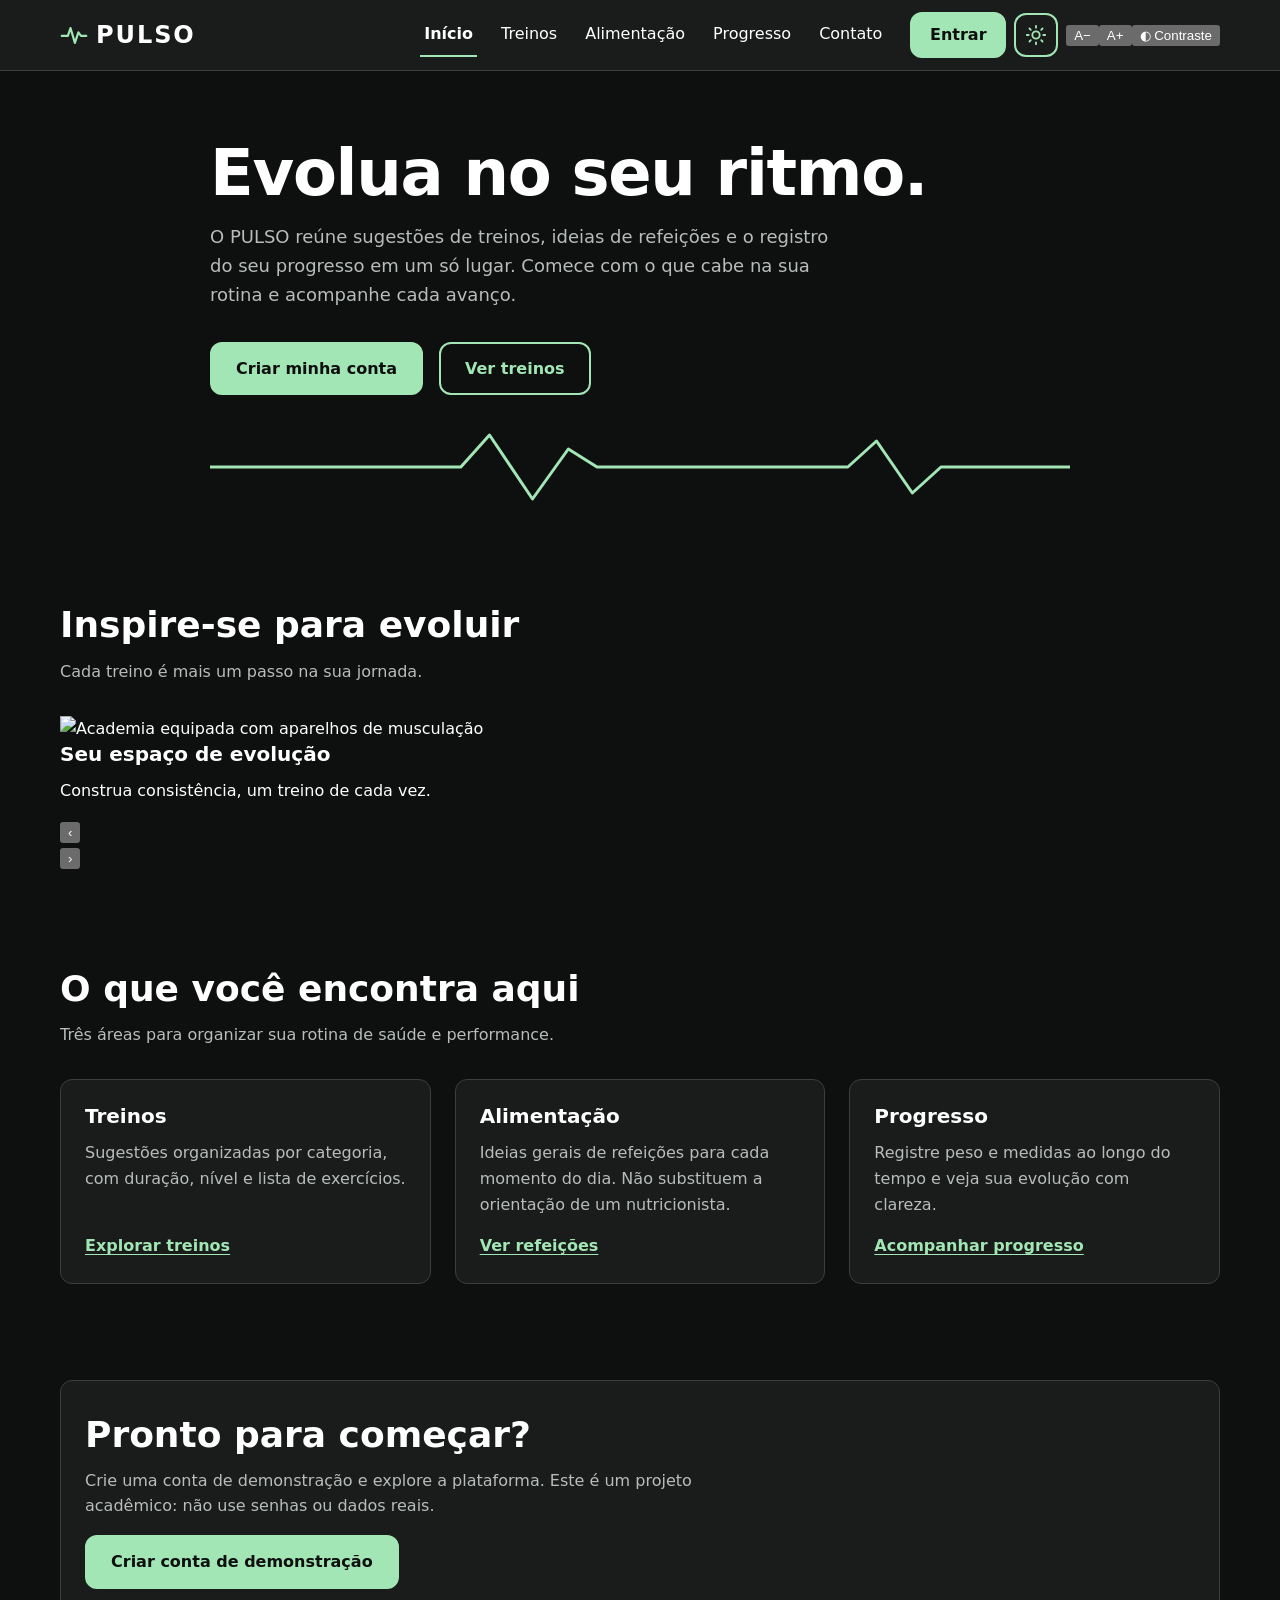
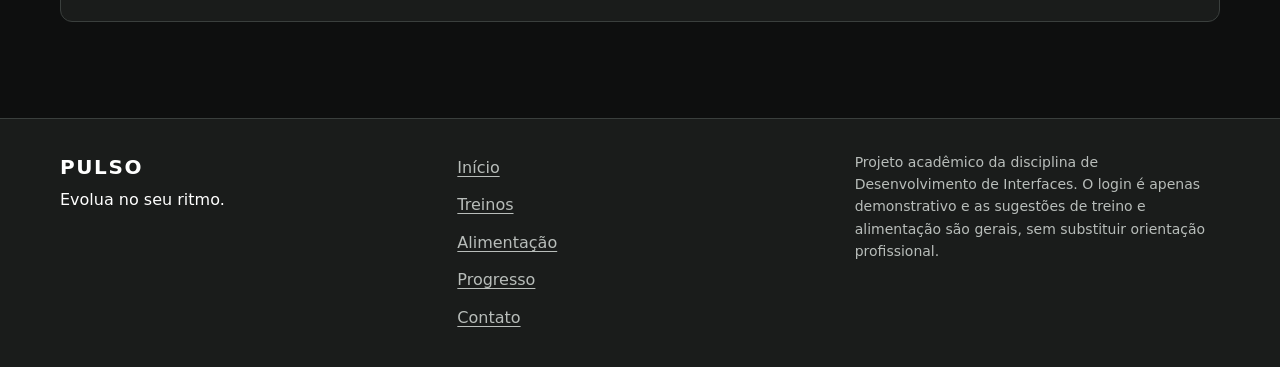
==== commit 40320454: "Adicionar carrossel de imagens fitness na página inicial" ====
--- a/index.html
+++ b/index.html
@@ -5,16 +5,16 @@
   <meta name="viewport" content="width=device-width, initial-scale=1">
   <meta name="description" content="PULSO: plataforma fitness com treinos, alimentação e acompanhamento de progresso. Evolua no seu ritmo.">
   <title>PULSO | Evolua no seu ritmo</title>
-  <link rel="stylesheet" href="assets/css/style.css?v=2.0.1">
-  <link rel="stylesheet" href="assets/css/responsive.css?v=2.0.1">
-  <!-- No head de propósito: aplica o tema salvo antes da página aparecer (sem piscar o tema errado) -->
-  <script src="assets/js/main.js?v=2.0.1"></script>
+  <link rel="stylesheet" href="assets/css/style.css">
+  <link rel="stylesheet" href="assets/css/responsive.css">
+  <!-- No <head> de propósito: aplica o tema salvo antes da página aparecer (sem "piscar") -->
+  <script src="assets/js/main.js"></script>
+  <script src="assets/js/auth.js" defer></script>
 </head>
 <body>
   <!-- Link de acessibilidade: permite pular o menu com o teclado -->
   <a class="skip-link" href="#conteudo">Pular para o conteúdo</a>
-
-  <!-- CABEÇALHO -->
+  <!-- ========== CABEÇALHO (igual em todas as páginas) ========== -->
   <header class="site-header">
     <div class="container header-inner">
       <a class="logo" href="index.html" aria-label="PULSO, página inicial">
@@ -23,12 +23,10 @@
         </svg>
         <span>PULSO</span>
       </a>
-
       <!-- Botão do menu (aparece só em telas pequenas) -->
       <button class="nav-toggle" type="button" aria-expanded="false" aria-controls="menu-principal" aria-label="Abrir menu">
         <span class="nav-toggle-bars" aria-hidden="true"></span>
       </button>
-
       <nav class="main-nav" id="menu-principal" aria-label="Navegação principal">
         <ul class="nav-list">
           <li><a href="index.html" aria-current="page">Início</a></li>
@@ -38,10 +36,9 @@
           <li><a href="contato.html">Contato</a></li>
         </ul>
       </nav>
-
       <div class="header-actions">
         <a class="btn btn-primary btn-small header-cta" href="login.html">Entrar</a>
-        <!-- O rótulo do botão de tema é atualizado pelo main.js -->
+        <!-- Botão de tema: o rótulo é atualizado pelo main.js -->
         <button class="theme-toggle" type="button" aria-label="Ativar modo claro" title="Ativar modo claro">
           <svg class="icon-sun" viewBox="0 0 24 24" fill="none" stroke="currentColor" stroke-width="2" stroke-linecap="round" stroke-linejoin="round" aria-hidden="true" focusable="false"><circle cx="12" cy="12" r="4"/><path d="M12 2v2M12 20v2M4.9 4.9l1.4 1.4M17.7 17.7l1.4 1.4M2 12h2M20 12h2M4.9 19.1l1.4-1.4M17.7 6.3l1.4-1.4"/></svg>
           <svg class="icon-moon" viewBox="0 0 24 24" fill="none" stroke="currentColor" stroke-width="2" stroke-linecap="round" stroke-linejoin="round" aria-hidden="true" focusable="false"><path d="M21 12.8A9 9 0 1 1 11.2 3a7 7 0 0 0 9.8 9.8z"/></svg>
@@ -49,8 +46,7 @@
       </div>
     </div>
   </header>
-
-  <!-- CONTEÚDO PRINCIPAL -->
+  <!-- ========== CONTEÚDO PRINCIPAL ========== -->
   <main id="conteudo">
     <!-- Apresentação -->
     <section class="hero" aria-labelledby="titulo-hero">
@@ -65,12 +61,37 @@
           <a class="btn btn-primary" href="login.html">Criar minha conta</a>
           <a class="btn btn-secondary" href="treinos.html">Ver treinos</a>
         </div>
-
-        <!-- Ilustração decorativa: linha de batimento -->
+        <!-- Ilustração decorativa: linha de batimento (não tem informação) -->
         <div class="pulse-line" aria-hidden="true">
           <svg viewBox="0 0 600 80" preserveAspectRatio="none" focusable="false">
             <polyline points="0,40 150,40 175,40 195,8 225,72 250,22 270,40 420,40 445,40 465,14 490,66 510,40 600,40" fill="none" stroke="currentColor" stroke-width="3" stroke-linecap="round" stroke-linejoin="round" vector-effect="non-scaling-stroke"/>
           </svg>
+        </div>
+      </div>
+    </section>
+
+    <section class="section carousel-section" aria-labelledby="titulo-inspiracao">
+      <div class="container">
+        <h2 id="titulo-inspiracao">Inspire-se para evoluir</h2>
+        <p class="section-intro">Cada treino é mais um passo na sua jornada.</p>
+        <div class="pulso-carousel" data-carousel aria-roledescription="carrossel" aria-label="Fotos de treino e academia">
+          <article class="carousel-slide" aria-label="Imagem 1 de 3">
+            <img src="https://images.unsplash.com/photo-1534438327276-14e5300c3a48?auto=format&fit=crop&w=1600&q=85" alt="Academia equipada com aparelhos de musculação" loading="lazy">
+            <div class="carousel-caption"><h3>Seu espaço de evolução</h3><p>Construa consistência, um treino de cada vez.</p></div>
+          </article>
+          <article class="carousel-slide" aria-label="Imagem 2 de 3" hidden>
+            <img src="https://images.unsplash.com/photo-1517836357463-d25dfeac3438?auto=format&fit=crop&w=1600&q=85" alt="Atleta treinando força com halteres" loading="lazy">
+            <div class="carousel-caption"><h3>Força e dedicação</h3><p>Respeite seu ritmo e celebre cada avanço.</p></div>
+          </article>
+          <article class="carousel-slide" aria-label="Imagem 3 de 3" hidden>
+            <img src="https://images.unsplash.com/photo-1571019613454-1cb2f99b2d8b?auto=format&fit=crop&w=1600&q=85" alt="Pessoa realizando exercício em academia" loading="lazy">
+            <div class="carousel-caption"><h3>Movimento transforma</h3><p>O importante é continuar em movimento.</p></div>
+          </article>
+          <div class="carousel-controls">
+            <button type="button" class="carousel-arrow" data-carousel-prev aria-label="Imagem anterior">‹</button>
+            <div class="carousel-dots" data-carousel-dots aria-label="Selecionar imagem"></div>
+            <button type="button" class="carousel-arrow" data-carousel-next aria-label="Próxima imagem">›</button>
+          </div>
         </div>
       </div>
     </section>
@@ -80,20 +101,17 @@
       <div class="container">
         <h2 id="titulo-areas">O que você encontra aqui</h2>
         <p class="section-intro">Três áreas para organizar sua rotina de saúde e performance.</p>
-
         <div class="card-grid">
           <article class="card">
             <h3>Treinos</h3>
             <p>Sugestões organizadas por categoria, com duração, nível e lista de exercícios.</p>
             <a class="card-link" href="treinos.html">Explorar treinos</a>
           </article>
-
           <article class="card">
             <h3>Alimentação</h3>
             <p>Ideias gerais de refeições para cada momento do dia. Não substituem a orientação de um nutricionista.</p>
             <a class="card-link" href="alimentacao.html">Ver refeições</a>
           </article>
-
           <article class="card">
             <h3>Progresso</h3>
             <p>Registre peso e medidas ao longo do tempo e veja sua evolução com clareza.</p>
@@ -102,7 +120,6 @@
         </div>
       </div>
     </section>
-
     <!-- Chamada para cadastro -->
     <section class="section" aria-labelledby="titulo-cta">
       <div class="container">
@@ -117,15 +134,13 @@
       </div>
     </section>
   </main>
-
-  <!-- RODAPÉ -->
+  <!-- RODAPÉ (igual em todas as páginas) -->
   <footer class="site-footer">
     <div class="container footer-inner">
       <div class="footer-brand">
         <p class="footer-logo">PULSO</p>
         <p>Evolua no seu ritmo.</p>
       </div>
-
       <nav aria-label="Links do rodapé">
         <ul class="footer-links">
           <li><a href="index.html">Início</a></li>
@@ -135,7 +150,6 @@
           <li><a href="contato.html">Contato</a></li>
         </ul>
       </nav>
-
       <p class="footer-note">
         Projeto acadêmico da disciplina de Desenvolvimento de Interfaces.
         O login é apenas demonstrativo e as sugestões de treino e alimentação
--- a/assets/css/style.css
+++ b/assets/css/style.css
@@ -286,4 +286,5 @@
 }
 .footer-links a:hover { color: var(--cor-texto); }
 
-.footer-note { font-size: 0.875rem; color: var(--cor-texto-suave); margin: 0; }+.footer-note { font-size: 0.875rem; color: var(--cor-texto-suave); margin: 0; }
+/* PULSO V2.0 — republicação */
--- a/assets/css/responsive.css
+++ b/assets/css/responsive.css
@@ -94,4 +94,5 @@
   .footer-inner { grid-template-columns: repeat(3, 1fr); }
   .footer-note { grid-column: auto; }
   .footer-links a { display: inline-block; min-height: 0; }
-}+}
+/* PULSO V2.0 — republicação */
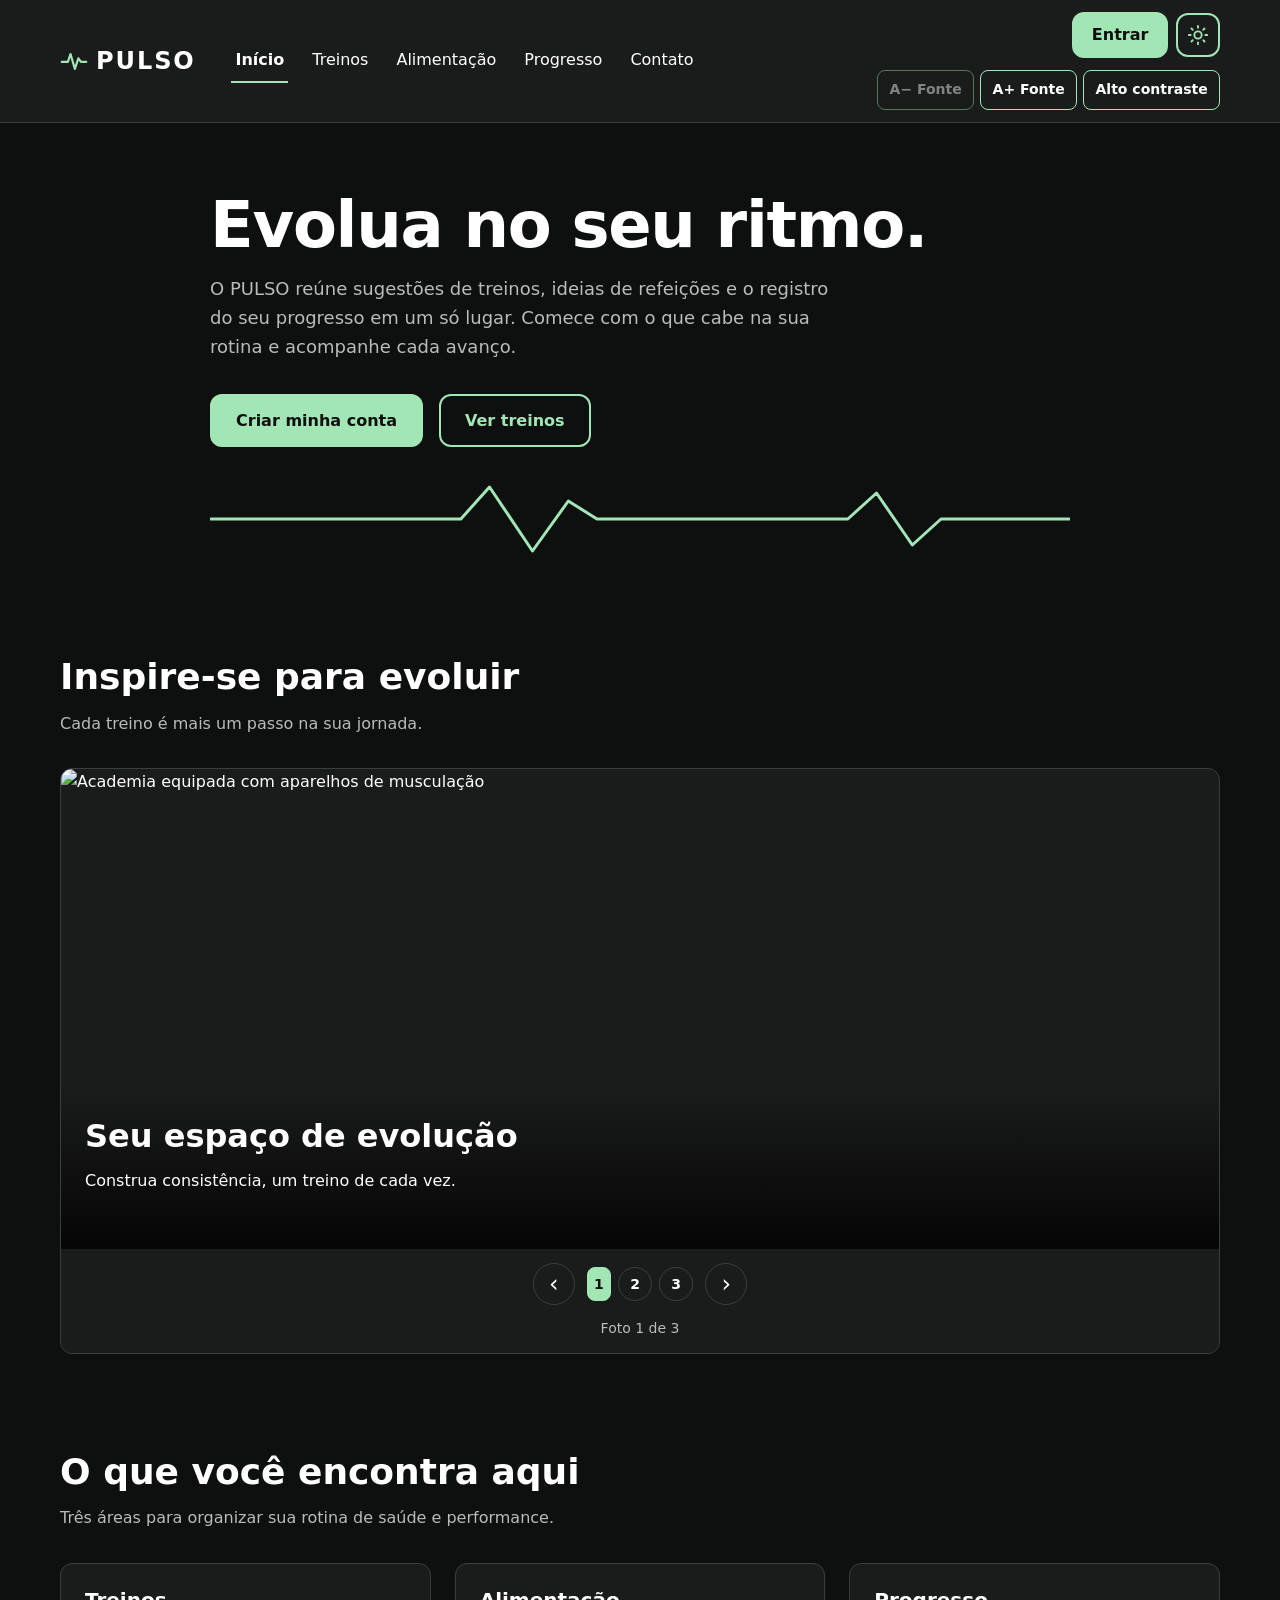
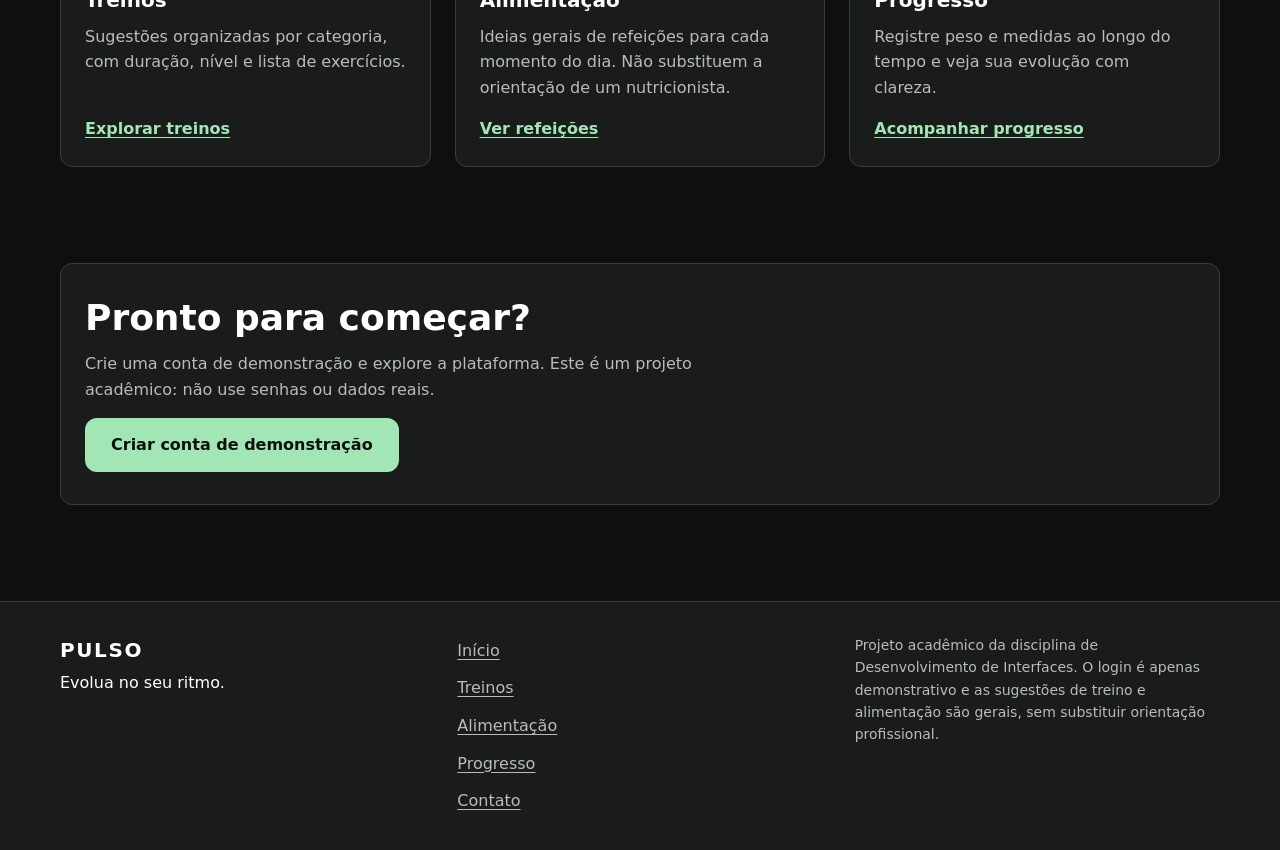
==== commit e5b5a556: "Corrige navegação do carrossel e atualiza assets" ====
--- a/index.html
+++ b/index.html
@@ -5,10 +5,10 @@
   <meta name="viewport" content="width=device-width, initial-scale=1">
   <meta name="description" content="PULSO: plataforma fitness com treinos, alimentação e acompanhamento de progresso. Evolua no seu ritmo.">
   <title>PULSO | Evolua no seu ritmo</title>
-  <link rel="stylesheet" href="assets/css/style.css">
+  <link rel="stylesheet" href="assets/css/style.css?v=20261127-final">
   <link rel="stylesheet" href="assets/css/responsive.css">
   <!-- No <head> de propósito: aplica o tema salvo antes da página aparecer (sem "piscar") -->
-  <script src="assets/js/main.js"></script>
+  <script src="assets/js/main.js?v=20261127-final"></script>
   <script src="assets/js/auth.js" defer></script>
 </head>
 <body>
@@ -74,23 +74,28 @@
       <div class="container">
         <h2 id="titulo-inspiracao">Inspire-se para evoluir</h2>
         <p class="section-intro">Cada treino é mais um passo na sua jornada.</p>
-        <div class="pulso-carousel" data-carousel aria-roledescription="carrossel" aria-label="Fotos de treino e academia">
-          <article class="carousel-slide" aria-label="Imagem 1 de 3">
-            <img src="https://images.unsplash.com/photo-1534438327276-14e5300c3a48?auto=format&fit=crop&w=1600&q=85" alt="Academia equipada com aparelhos de musculação" loading="lazy">
+        <div class="pulso-carousel" data-carousel tabindex="0" aria-roledescription="carrossel" aria-label="Fotos de treino e academia">
+          <article class="carousel-slide" data-carousel-slide aria-label="Foto 1 de 3" aria-hidden="false">
+            <img src="https://images.unsplash.com/photo-1534438327276-14e5300c3a48?auto=format&fit=crop&w=1600&q=85" alt="Academia equipada com aparelhos de musculação" loading="eager">
             <div class="carousel-caption"><h3>Seu espaço de evolução</h3><p>Construa consistência, um treino de cada vez.</p></div>
           </article>
-          <article class="carousel-slide" aria-label="Imagem 2 de 3" hidden>
+          <article class="carousel-slide" data-carousel-slide aria-label="Foto 2 de 3" aria-hidden="true" hidden>
             <img src="https://images.unsplash.com/photo-1517836357463-d25dfeac3438?auto=format&fit=crop&w=1600&q=85" alt="Atleta treinando força com halteres" loading="lazy">
             <div class="carousel-caption"><h3>Força e dedicação</h3><p>Respeite seu ritmo e celebre cada avanço.</p></div>
           </article>
-          <article class="carousel-slide" aria-label="Imagem 3 de 3" hidden>
+          <article class="carousel-slide" data-carousel-slide aria-label="Foto 3 de 3" aria-hidden="true" hidden>
             <img src="https://images.unsplash.com/photo-1571019613454-1cb2f99b2d8b?auto=format&fit=crop&w=1600&q=85" alt="Pessoa realizando exercício em academia" loading="lazy">
             <div class="carousel-caption"><h3>Movimento transforma</h3><p>O importante é continuar em movimento.</p></div>
           </article>
-          <div class="carousel-controls">
-            <button type="button" class="carousel-arrow" data-carousel-prev aria-label="Imagem anterior">‹</button>
-            <div class="carousel-dots" data-carousel-dots aria-label="Selecionar imagem"></div>
-            <button type="button" class="carousel-arrow" data-carousel-next aria-label="Próxima imagem">›</button>
+          <div class="carousel-controls" aria-label="Controles do carrossel">
+            <button type="button" class="carousel-arrow" data-carousel-prev aria-label="Foto anterior">‹</button>
+            <div class="carousel-dots" role="group" aria-label="Escolher foto">
+              <button type="button" class="carousel-dot" data-carousel-to="0" aria-label="Mostrar foto 1" aria-current="true" aria-pressed="true">1</button>
+              <button type="button" class="carousel-dot" data-carousel-to="1" aria-label="Mostrar foto 2" aria-current="false" aria-pressed="false">2</button>
+              <button type="button" class="carousel-dot" data-carousel-to="2" aria-label="Mostrar foto 3" aria-current="false" aria-pressed="false">3</button>
+            </div>
+            <button type="button" class="carousel-arrow" data-carousel-next aria-label="Próxima foto">›</button>
+            <span class="carousel-status" data-carousel-status aria-live="polite">Foto 1 de 3</span>
           </div>
         </div>
       </div>
--- a/assets/css/style.css
+++ b/assets/css/style.css
@@ -288,3 +288,83 @@
 
 .footer-note { font-size: 0.875rem; color: var(--cor-texto-suave); margin: 0; }
 /* PULSO V2.0 — republicação */
+
+
+/* CONTROLES DE ACESSIBILIDADE */
+.accessibility-controls { display:flex; align-items:center; gap:.35rem; flex-wrap:wrap; }
+.accessibility-btn {
+  min-width:40px; min-height:40px; padding:.35rem .55rem;
+  border:1px solid var(--cor-borda); border-radius:8px;
+  background:transparent; color:var(--cor-texto); font:inherit;
+  font-size:.875rem; font-weight:700; cursor:pointer;
+}
+.accessibility-btn:hover, .accessibility-btn[aria-pressed="true"] {
+  background:var(--cor-destaque); color:var(--cor-texto-botao);
+}
+.accessibility-btn:disabled { opacity:.45; cursor:not-allowed; }
+[data-contrast="high"] {
+  --cor-fundo:#000000;
+  --cor-superficie:#000000;
+  --cor-borda:#FFFFFF;
+  --cor-texto:#FFFFFF;
+  --cor-texto-suave:#FFFFFF;
+  --cor-destaque:#FFFF00;
+  --cor-texto-botao:#000000;
+  --cor-botao-hover:#00FFFF;
+  color-scheme:dark;
+}
+[data-theme="light"][data-contrast="high"] {
+  --cor-fundo:#FFFFFF;
+  --cor-superficie:#FFFFFF;
+  --cor-borda:#000000;
+  --cor-texto:#000000;
+  --cor-texto-suave:#000000;
+  --cor-destaque:#0000CC;
+  --cor-texto-botao:#FFFFFF;
+  --cor-botao-hover:#000000;
+  color-scheme:light;
+}
+[data-contrast="high"] :focus-visible { outline:3px solid var(--cor-destaque); outline-offset:4px; }
+[data-contrast="high"] .card, [data-contrast="high"] .panel, [data-contrast="high"] .notice { border-width:2px; }
+
+/* CARROSSEL DA HOME */
+.pulso-carousel { position:relative; overflow:hidden; border:1px solid var(--cor-borda); border-radius:var(--raio); background:var(--cor-superficie); }
+.carousel-slide { position:relative; min-height:260px; }
+.carousel-slide[hidden] { display:none; }
+.carousel-slide img { display:block; width:100%; height:clamp(260px, 42vw, 480px); object-fit:cover; }
+.carousel-caption {
+  position:absolute; inset:auto 0 0; padding:2rem 1.5rem 3.5rem;
+  color:#FFFFFF; background:linear-gradient(transparent,rgba(0,0,0,.82));
+}
+.carousel-caption h3 { font-size:clamp(1.4rem,3vw,2rem); }
+.carousel-caption p { margin:0; color:#FFFFFF; }
+.carousel-controls { display:flex; align-items:center; justify-content:center; gap:1rem; padding:.75rem; background:var(--cor-superficie); }
+.carousel-arrow { width:40px; height:40px; border:1px solid var(--cor-borda); border-radius:50%; background:transparent; color:var(--cor-texto); font-size:1.5rem; cursor:pointer; }
+.carousel-arrow:hover { background:var(--cor-destaque); color:var(--cor-texto-botao); }
+.carousel-dots { display:flex; align-items:center; justify-content:center; gap:.5rem; }
+.carousel-dot { width:10px; height:10px; padding:0; border:0; border-radius:50%; background:var(--cor-texto-suave); cursor:pointer; }
+.carousel-dot[aria-current="true"] { width:24px; border-radius:8px; background:var(--cor-destaque); }
+@media (max-width:767px) {
+  .header-actions { flex-wrap:wrap; justify-content:flex-end; }
+  .accessibility-controls { order:3; flex-basis:100%; justify-content:flex-end; }
+}
+@media (prefers-reduced-motion:reduce) {
+  .pulso-carousel * { scroll-behavior:auto; transition:none !important; }
+}
+
+/* Barra de acessibilidade — visível em todas as páginas */
+.header-actions{display:flex;align-items:center;justify-content:flex-end;flex-wrap:wrap;gap:.5rem}
+.accessibility-controls{display:flex!important;align-items:center;justify-content:flex-end;flex:1 0 100%;width:100%;gap:.4rem;margin-top:.25rem}
+.accessibility-btn{display:inline-flex;align-items:center;justify-content:center;min-height:40px;padding:.45rem .7rem;border:1px solid var(--cor-destaque);border-radius:8px;background:transparent;color:var(--cor-texto);font:inherit;font-size:.875rem;font-weight:700;white-space:nowrap;cursor:pointer}
+.accessibility-btn:hover,.accessibility-btn[aria-pressed="true"]{background:var(--cor-destaque);color:var(--cor-texto-botao)}
+.accessibility-btn:disabled{opacity:.45;cursor:not-allowed}
+[data-contrast="high"]{--cor-fundo:#000;--cor-superficie:#000;--cor-borda:#fff;--cor-texto:#fff;--cor-texto-suave:#fff;--cor-destaque:#ff0;--cor-texto-botao:#000;--cor-botao-hover:#0ff;color-scheme:dark}
+[data-theme="light"][data-contrast="high"]{--cor-fundo:#fff;--cor-superficie:#fff;--cor-borda:#000;--cor-texto:#000;--cor-texto-suave:#000;--cor-destaque:#00c;--cor-texto-botao:#fff;--cor-botao-hover:#000;color-scheme:light}
+.carousel-slide[hidden]{display:none!important}
+.carousel-controls{display:flex;flex-wrap:wrap;align-items:center;justify-content:center;gap:.75rem;padding:.85rem 1rem}
+.carousel-arrow{display:inline-flex;align-items:center;justify-content:center;width:42px;height:42px;border:1px solid var(--cor-borda);border-radius:50%;background:transparent;color:var(--cor-texto);font:inherit;font-size:1.5rem;line-height:1;cursor:pointer}
+.carousel-arrow:hover{background:var(--cor-destaque);color:var(--cor-texto-botao)}
+.carousel-dots{display:flex;align-items:center;justify-content:center;gap:.45rem}
+.carousel-dot{display:inline-flex;align-items:center;justify-content:center;width:34px;height:34px;padding:0;border:1px solid var(--cor-borda);border-radius:50%;background:transparent;color:var(--cor-texto);font:inherit;font-size:.875rem;font-weight:700;cursor:pointer}
+.carousel-dot[aria-current="true"]{border-color:var(--cor-destaque);background:var(--cor-destaque);color:var(--cor-texto-botao)}
+.carousel-status{flex-basis:100%;text-align:center;color:var(--cor-texto-suave);font-size:.875rem}
